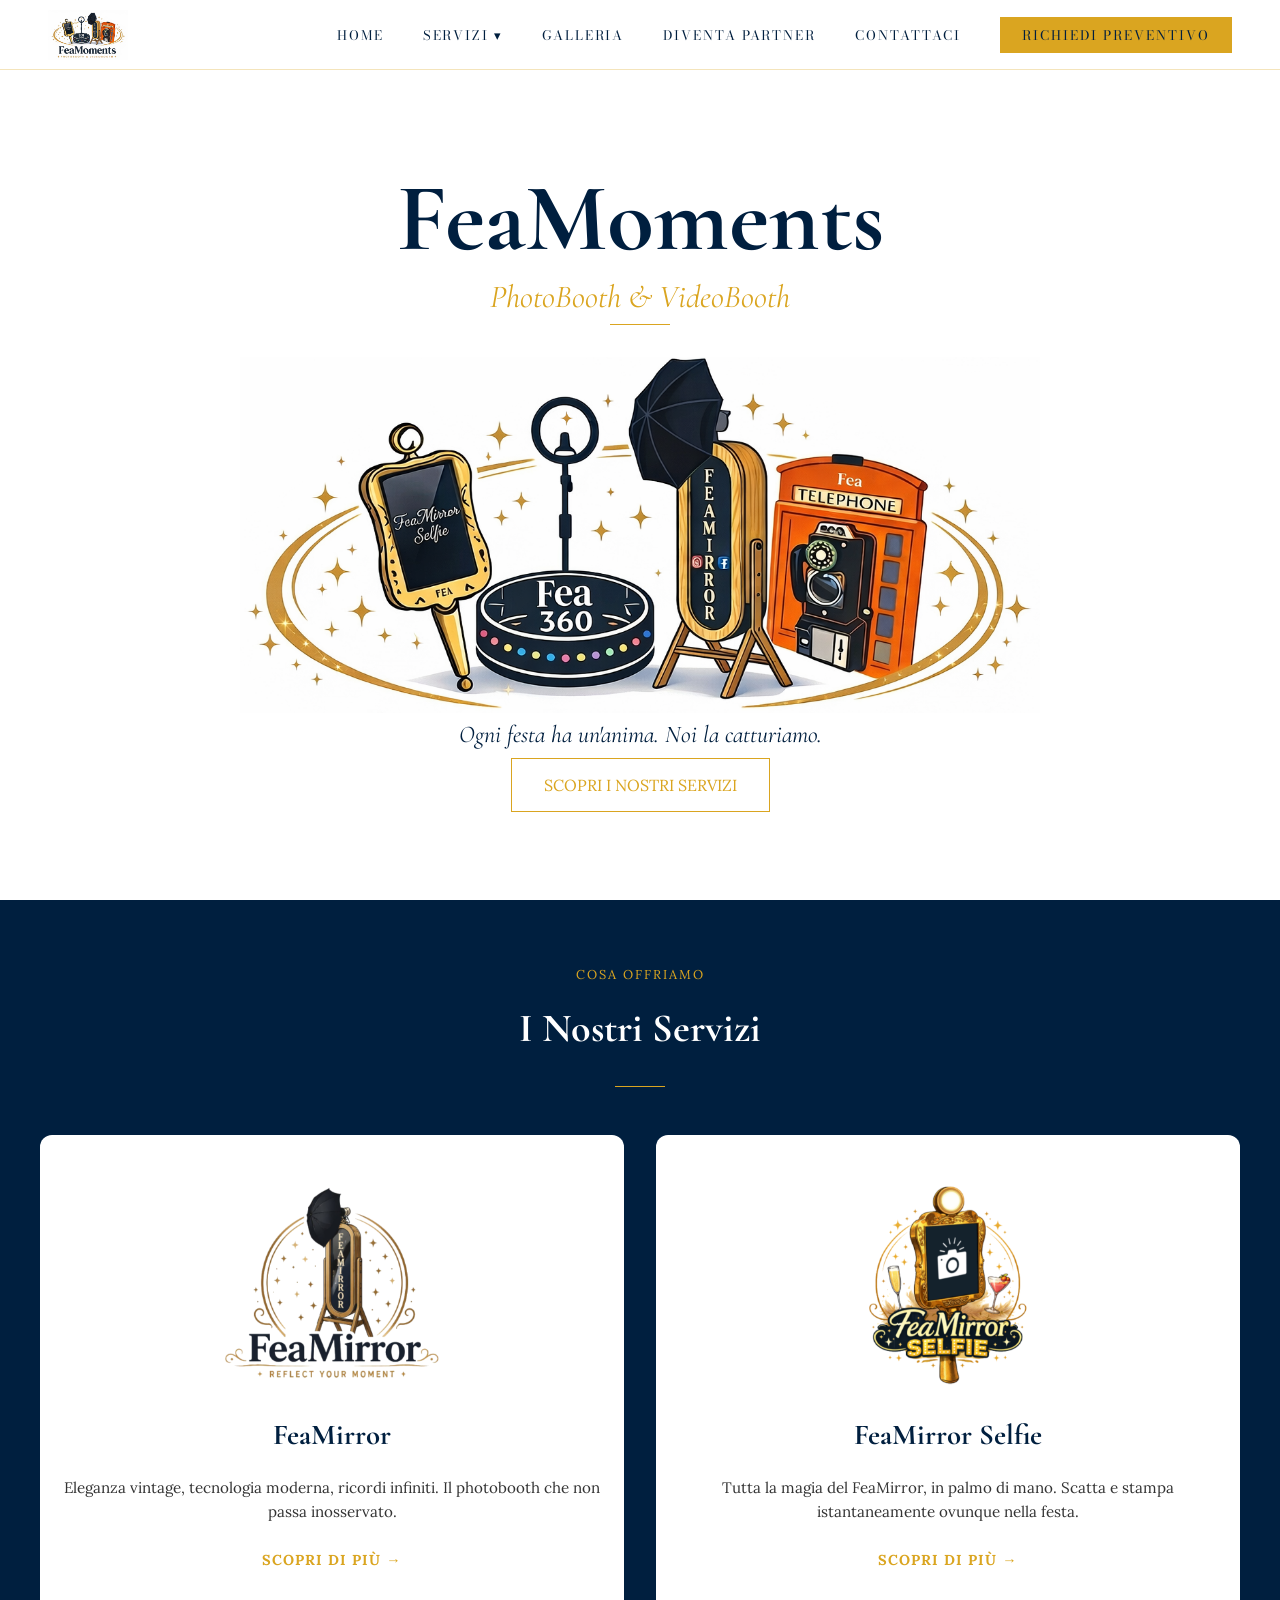
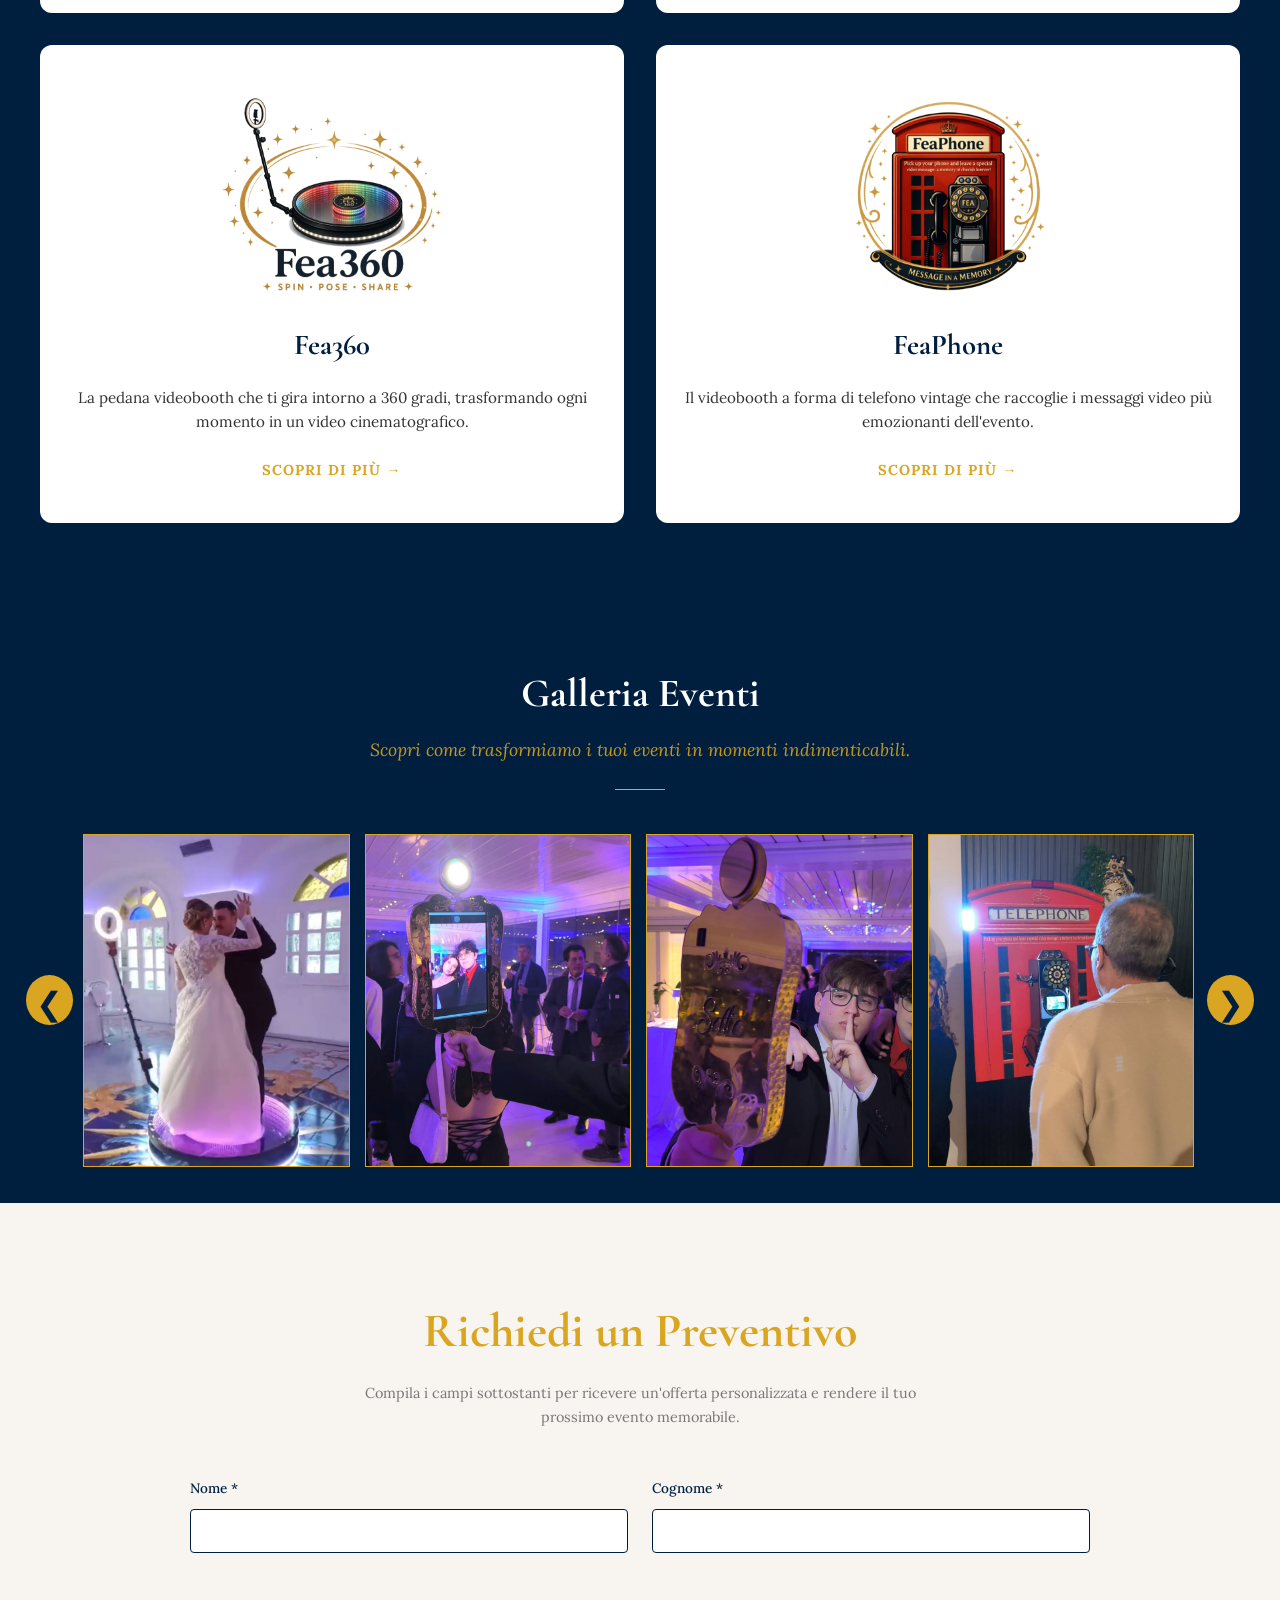
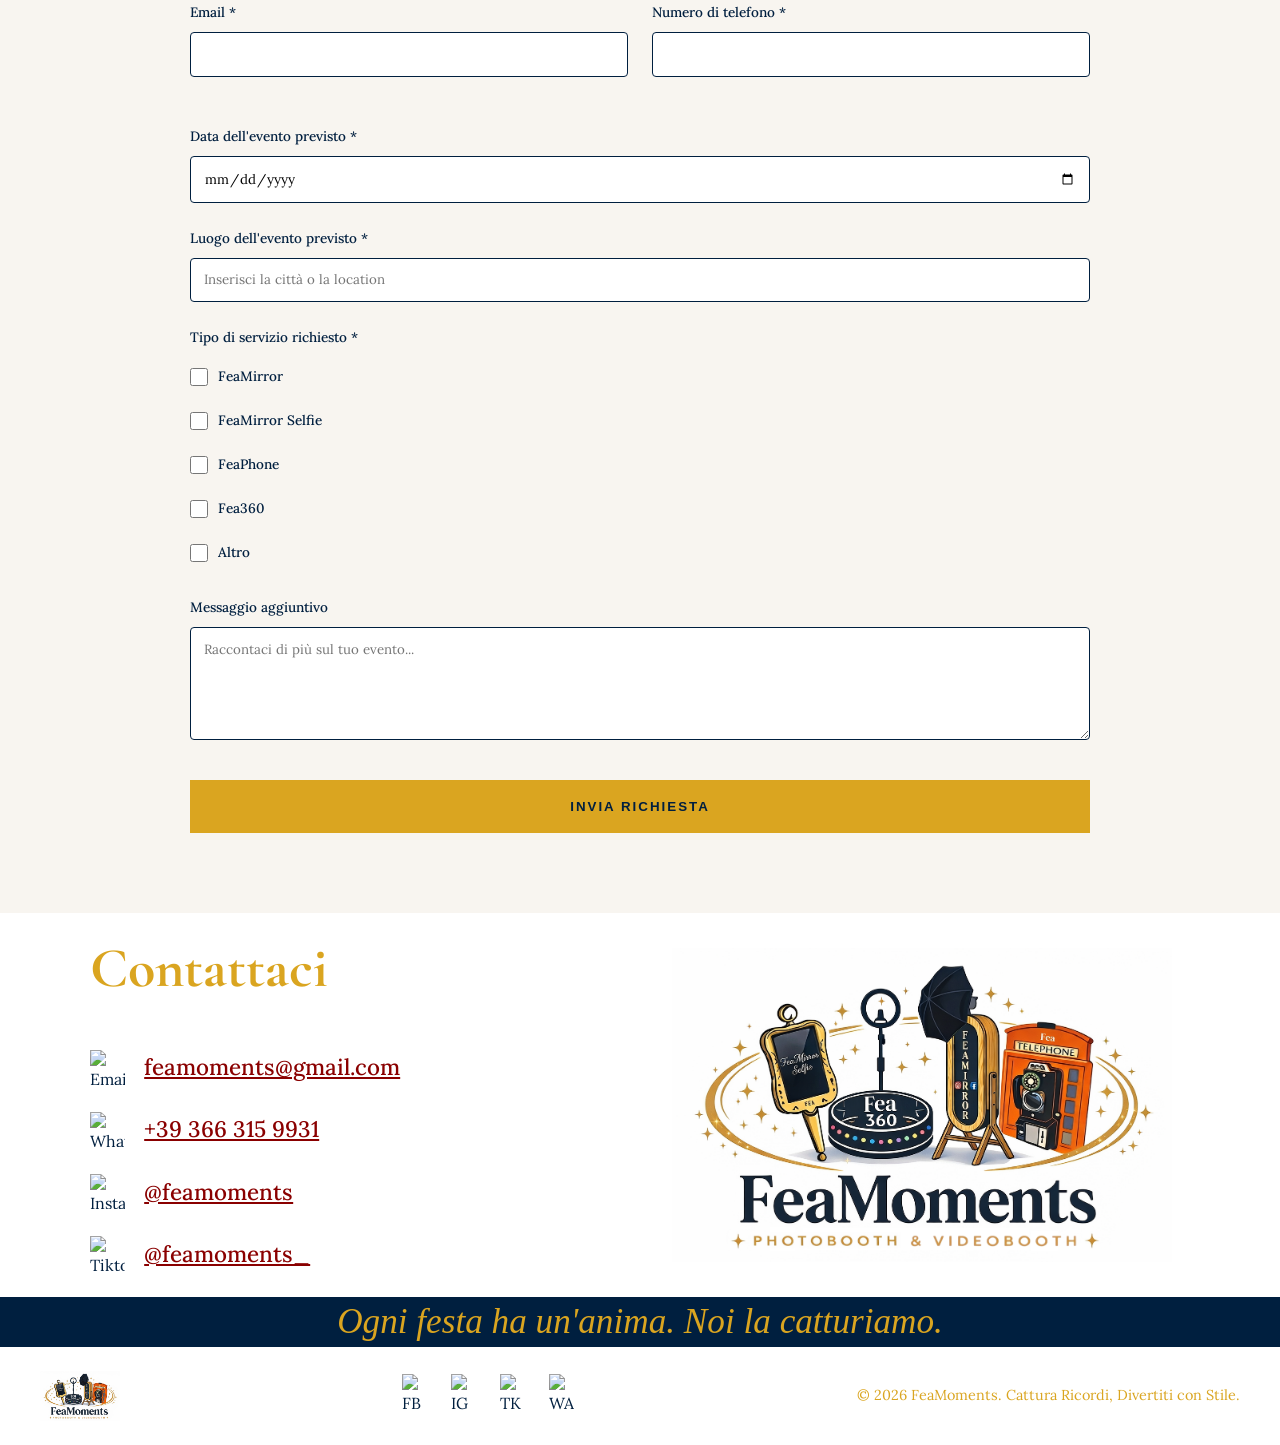
==== index.html @ 3a872e40 "Update index.html" ====
<!DOCTYPE html>
<html lang="it">
<head>
  <meta charset="UTF-8" />
  <meta name="viewport" content="width=device-width, initial-scale=1.0" />
  <title>FeaMoments | PhotoBooth & VideoBooth per Eventi</title>
  <meta name="description" content="FeaMoments - Photobooth e Videobooth per eventi indimenticabili. FeaMirror, FeaPhone, Fea360 e molto altro." />

  <!-- Google Fonts -->
  <link href="https://fonts.googleapis.com/css2?family=Bodoni+Moda:ital,wght@0,400;0,600;0,700;1,400&family=Cormorant+Garamond:ital,wght@0,400;0,600;0,700;1,400;1,600&family=Lora:ital,wght@0,400;0,500;1,400&display=swap" rel="stylesheet" />
  
  <!-- Collegamento al file CSS esterno -->
  <link rel="stylesheet" href="style.css" />
</head>
<body>

<!-- NAVBAR -->
<nav id="navbar">
  <a href="#" class="nav-logo">
    <img src="images/logoFeaMoments.png" alt="FeaMoments Logo">
  </a>
  <button class="nav-toggle" id="navToggle" aria-label="Menu">
    <span></span><span></span><span></span>
  </button>
  <ul class="nav-links" id="navLinks">
    <li><a href="#hero">Home</a></li>
    <li class="dropdown">
      <a href="#servizi">Servizi ▾</a>
      <ul class="dropdown-menu">
        <li><a href="feamirror.html">FeaMirror</a></li>
        <li><a href="feamirrorselfie.html">FeaMirror Selfie</a></li>
        <li><a href="feaphone.html">FeaPhone</a></li>
        <li><a href="fea360.html">Fea360</a></li>
      </ul>
    </li>
    <li><a href="#galleria">Galleria</a></li>
    <li><a href="partner.html">Diventa Partner</a></li>
    <li><a href="#contatti">Contattaci</a></li>
    <li><a href="#preventivo" class="btn-preventivo">Richiedi Preventivo</a></li>
  </ul>
</nav>

<!-- HERO -->
<section id="hero">
  <h1 class="hero-brand">FeaMoments</h1>
  <p class="hero-sub">PhotoBooth &amp; VideoBooth</p>
  <div class="hero-divider"></div>
  <div class="hero-logo-wrap">
  <img src="images/LogoProduct.png" alt="Prodotti FeaMoments" style="width: 800px; height: auto; margin-bottom: 2rem;">  
  </div>
  <p class="hero-tagline">Ogni festa ha un'anima. Noi la catturiamo.</p>
  <div class="hero-cta">
    <a href="#servizi" class="btn-primary">Scopri i Nostri Servizi</a>
  </div>
</section>

<!-- SERVIZI -->
<section id="servizi">
  <div class="centered">
    <p class="section-label">Cosa offriamo</p>
    <h2 class="section-title">I Nostri Servizi</h2>
    <div class="section-divider"></div>
  </div>
  <div class="servizi-grid">
    <article class="servizio-card">
      <div class="card-img-wrap">
        <img src="images/logoFeaMirror.png" alt="FeaMirror Icon">
      </div>
      <h3>FeaMirror</h3>
      <p>Eleganza vintage, tecnologia moderna, ricordi infiniti. Il photobooth che non passa inosservato.</p>
      <a href="feamirror.html" class="btn-card">Scopri di più →</a>
    </article>
    <article class="servizio-card">
      <div class="card-img-wrap">
        <img src="images/logo_FeaMirrorSelfie.png" alt="FeaMirrorSelfie Icon">
      </div>
      <h3>FeaMirror Selfie</h3>
      <p>Tutta la magia del FeaMirror, in palmo di mano. Scatta e stampa istantaneamente ovunque nella festa.</p>
      <a href="feamirrorselfie.html" class="btn-card">Scopri di più →</a>
    </article>
    <article class="servizio-card">
      <div class="card-img-wrap">
        <img src="images/logo_Fea360.png" alt="Fea360 Icon">
      </div>
      <h3>Fea360</h3>
      <p>La pedana videobooth che ti gira intorno a 360 gradi, trasformando ogni momento in un video cinematografico.</p>
      <a href="fea360.html" class="btn-card">Scopri di più →</a>
    </article>
    <article class="servizio-card">
      <div class="card-img-wrap">
        <img src="images/logoFeaPhone.png" alt="FeaPhone Icon">
      </div>
      <h3>FeaPhone</h3>
      <p>Il videobooth a forma di telefono vintage che raccoglie i messaggi video più emozionanti dell'evento.</p>
      <a href="feaphone.html" class="btn-card">Scopri di più →</a>
    </article>
  </div>
</section>

<!-- GALLERIA -->
<section id="galleria">
  <div class="centered">
    <h2 class="section-title">Galleria Eventi</h2>
    <p class="section-subtitle">Scopri come trasformiamo i tuoi eventi in momenti indimenticabili.</p>
    <div class="section-divider"></div>
  </div>

  <div class="gallery-container">
    <button class="nav-btn prev" id="prevBtn">❮</button>
    
    <div class="gallery-wrapper" id="galleryWrapper">
   <div class="gallery-item"><img src="images/events/evento1.jpg" alt="Evento 1" onclick="openLightbox(this.src)"></div>
<div class="gallery-item"><img src="images/events/evento2.jpg" alt="Evento 2" onclick="openLightbox(this.src)"></div>
<div class="gallery-item"><img src="images/events/evento3.jpg" alt="Evento 3" onclick="openLightbox(this.src)"></div>
<div class="gallery-item"><img src="images/events/evento4.jpg" alt="Evento 4" onclick="openLightbox(this.src)"></div>
<div class="gallery-item"><img src="images/events/evento5.jpg" alt="Evento 5" onclick="openLightbox(this.src)"></div>
<div class="gallery-item"><img src="images/events/evento6.jpg" alt="Evento 6" onclick="openLightbox(this.src)"></div>
<div class="gallery-item"><img src="images/events/evento7.jpg" alt="Evento 7" onclick="openLightbox(this.src)"></div>
<div class="gallery-item"><img src="images/events/evento8.jpg" alt="Evento 8" onclick="openLightbox(this.src)"></div>
<div class="gallery-item"><img src="images/events/evento9.jpg" alt="Evento 9" onclick="openLightbox(this.src)"></div>
<div class="gallery-item"><img src="images/events/evento10.jpg" alt="Evento 10" onclick="openLightbox(this.src)"></div>
<div class="gallery-item"><img src="images/events/evento11.jpg" alt="Evento 11" onclick="openLightbox(this.src)"></div>
<div class="gallery-item"><img src="images/events/evento12.jpg" alt="Evento 12" onclick="openLightbox(this.src)"></div>
      </div>
    <button class="nav-btn next" id="nextBtn">❯</button>
  </div>
</section>

<div id="lightbox" class="lightbox">
  <span class="close-lightbox" onclick="closeLightbox()">&times;</span>
  
  <div class="lightbox-viewer">
    <button class="lightbox-arrow prev" onclick="changeLightboxImg(-1)">❮</button>
    
    <div class="lightbox-content-wrapper">
      <img class="lightbox-content" id="lightboxImg">
    </div>
    
    <button class="lightbox-arrow next" onclick="changeLightboxImg(1)">❯</button>
  </div>
</div>

<!-- Preventivo -->
<section id="preventivo">
  <div class="preventivo-inner">
    <div class="centered">
      <h2 class="section-title">Richiedi un Preventivo</h2>
      <p class="form-subtitle">Compila i campi sottostanti per ricevere un'offerta personalizzata e rendere il tuo prossimo evento memorabile.</p>
    </div>

    <form id="preventivoForm" action="https://formspree.io/f/xpqkoebz" method="POST">
  <div class="form-row">
    <div class="form-group"><label>Nome *</label><input type="text" name="nome" required></div>
    <div class="form-group"><label>Cognome *</label><input type="text" name="cognome" required></div>
  </div>

  <div class="form-row">
    <div class="form-group"><label>Email *</label><input type="email" name="email" required></div>
    <div class="form-group"><label>Numero di telefono *</label><input type="tel" id="telefono_input" name="telefono" required></div>
  </div>

  <div class="form-group">
    <label>Data dell'evento previsto *</label>
    <input type="date" id="data_input" name="data_evento" required>
  </div>

  <div class="form-group">
    <label>Luogo dell'evento previsto *</label>
    <input type="text" name="luogo" placeholder="Inserisci la città o la location" required>
  </div>

  <div class="form-group">
    <label>Tipo di servizio richiesto *</label>
    <div class="checkbox-group">
      <label class="checkbox-label"><input type="checkbox" name="servizio" value="FeaMirror"> FeaMirror</label>
      <label class="checkbox-label"><input type="checkbox" name="servizio" value="FeaMirror Selfie"> FeaMirror Selfie</label>
      <label class="checkbox-label"><input type="checkbox" name="servizio" value="FeaPhone"> FeaPhone</label>
      <label class="checkbox-label"><input type="checkbox" name="servizio" value="Fea360"> Fea360</label>
      <label class="checkbox-label"><input type="checkbox" name="servizio" value="Altro"> Altro</label>
    </div>
  </div>

  <div class="form-group">
    <label>Messaggio aggiuntivo</label>
    <textarea name="messaggio" rows="5" placeholder="Raccontaci di più sul tuo evento..."></textarea>
  </div>

  <input type="hidden" id="email_subject" name="_subject" value="Richiesta Preventivo">

  <button type="submit" class="btn-submit">Invia richiesta</button>
</form>
  </div>
</section>

<section id="contatti">
  <div class="contatti-layout">
    
    <div class="contact-info">
      <h2 class="section-title">Contattaci</h2>
      
      <div class="contact-info-item">
        <img src="https://cdn-icons-png.flaticon.com/512/732/732200.png" alt="Email" class="contact-icon">
        <a href="mailto:feamoments@gmail.com">feamoments@gmail.com</a>
      </div>
      
      <div class="contact-info-item">
        <img src="https://cdn-icons-png.flaticon.com/512/733/733585.png" alt="WhatsApp" class="contact-icon">
        <a href="https://wa.me/393663159931" target="_blank">+39 366 315 9931</a>
      </div>
      
      <div class="contact-info-item">
        <img src="https://cdn-icons-png.flaticon.com/512/174/174855.png" alt="Instagram" class="contact-icon">
        <a href="https://instagram.com/feamoments" target="_blank">@feamoments</a>
      </div>

      <div class="contact-info-item">
        <img src="https://cdn-icons-png.flaticon.com/512/3046/3046121.png" alt="Tiktok" class="contact-icon">
        <a href="https://www.tiktok.com/@feamoments_">@feamoments_</a>
      </div>
    </div>

    <div class="contact-logo-area">
      <img src="images/logoFeaMoments.png" alt="FeaMoments Logo" class="contact-big-logo">
    </div>

  </div>
</section>


<footer class="main-footer">
  <div class="footer-clouds">
    <div class="clouds-text">
      <p>Ogni festa ha un'anima. Noi la catturiamo.</p>
    </div>
  </div>


  <div class="footer-bottom">
    <div class="footer-bottom-inner">
      <div class="footer-brand">
        <img src="images/logoFeaMoments.png" alt="FeaMoments" class="mini-logo">
      </div>
      
      <div class="footer-socials">
        <a href="#"><img src="https://cdn-icons-png.flaticon.com/512/733/733547.png" alt="FB"></a>
        <a href="https://instagram.com/feamoments"><img src="https://cdn-icons-png.flaticon.com/512/174/174855.png" alt="IG"></a>
        <a href="https://www.tiktok.com/@feamoments_"><img src="https://cdn-icons-png.flaticon.com/512/3046/3046121.png" alt="TK"></a>
        <a href="https://wa.me/393663159931"><img src="https://cdn-icons-png.flaticon.com/512/733/733585.png" alt="WA"></a>
      </div>

      <div class="footer-copy">
        <p>© 2026 FeaMoments. Cattura Ricordi, Divertiti con Stile.</p>
      </div>
    </div>
  </div>
</footer>

<!-- Collegamento al file JS esterno -->
<script src="script.js"></script>
</body>
</html>
---- style.css ----
/* ─── 1. CONFIGURAZIONE E VARIABILI ─── */
:root {
  --navy:   #001F3F;
  --gold:   #DAA520;
  --white:  #FFFFFF;
  --wine:   #800020;
  --light:  #F8F5F0;
  --font-menu:  'Bodoni Moda', Georgia, serif;
  --font-title: 'Cormorant Garamond', Georgia, serif;
  --font-body:  'Lora', Georgia, serif;
  --transition: 0.35s ease;
}

/* ─── 2. RESET E BASI ─── */
*, *::before, *::after { box-sizing: border-box; margin: 0; padding: 0; }
html { scroll-behavior: smooth; }
body {
  font-family: var(--font-body);
  background: var(--white);
  color: var(--navy);
  line-height: 1.7;
  overflow-x: hidden;
}
img { max-width: 100%; display: block; }
a { text-decoration: none; color: inherit; }
ul { list-style: none; }

/* ─── NAVBAR ─── */
#navbar {
  position: fixed;
  top: 0; left: 0; right: 0;
  z-index: 1000;
  background: rgba(255, 255, 255, 0.97);
  backdrop-filter: blur(6px);
  padding: 0 3rem;
  display: flex;
  align-items: center;
  justify-content: space-between;
  height: 70px;
  border-bottom: 1px solid rgba(218, 165, 32, 0.3);
}
.nav-logo {
  display: flex;
  align-items: center;
  height: 100%; /* Si adatta all'altezza della navbar */
}
.nav-logo img {
  height: 50px;    /* Regola questo valore per rimpicciolire o ingrandire il logo */
  width: auto;     /* Mantiene le proporzioni originali */
  display: block;
}
/*.nav-logo span { color: var(--navy); }*/
.nav-links { display: flex; gap: 2.4rem; align-items: center; }
.nav-links a {
  font-family: var(--font-menu);
  font-size: 0.82rem;
  letter-spacing: 0.15em;
  text-transform: uppercase;
  color: var(--navy);
  position: relative;
  transition: color var(--transition);
}
.nav-links a:hover { color: var(--gold); }

/* Dropdown */
.dropdown { position: relative; }
.dropdown-menu {
  display: none;
  position: absolute;
  top: 100%;
  left: 50%;
  transform: translateX(-50%);
  background: var(--white);
  border: 1px solid rgba(218,165,32,0.3);
  min-width: 180px;
  padding: 0.6rem 0;
}
.dropdown:hover .dropdown-menu { display: block; }
.dropdown-menu a { padding: 0.5rem 1rem; display: block; font-size: 0.75rem; }

.btn-preventivo {
  background: var(--gold);
  color: var(--navy) !important;
  padding: 0.5rem 1.4rem;
  font-size: 0.78rem;
}

/* ─── HERO ─── */
#hero {
  min-height: 100vh;
  background: var(--white);
  display: flex;
  flex-direction: column;
  align-items: center;
  justify-content: center;
  text-align: center;
  padding: 100px 2rem 4rem;
  color: var(--navy);
}
.hero-brand { font-family: var(--font-title); font-size: clamp(5rem, 8vw, 6rem);margin-bottom: 0; }
.hero-sub { color: var(--gold); font-family: var(--font-title); font-size: 2rem; font-style: italic; margin-top: -30px;}
.hero-divider { width: 60px; height: 1px; background: var(--gold); margin: 2rem 0; margin-top: 0px}
.hero-tagline {color: var(--navy); font-family: var(--font-title); font-size: 1.5rem; font-style: italic;margin-top: -30px; margin-bottom: 1rem;}

.btn-primary { border: 1px solid var(--gold); color: var(--gold); padding: 1rem 2rem; text-transform: uppercase; }
.btn-primary:hover { background: var(--gold); color: var(--navy); }

/* ─── SEZIONI ─── */
section { padding: 4rem 2rem; }
.centered { text-align: center; }
.section-label { color: var(--gold); text-transform: uppercase; font-size: 0.8rem; letter-spacing: 2px; }
.section-title { font-family: var(--font-title); font-size: 2.5rem; margin-top: 0.5rem; }
.section-divider { width: 50px; height: 1px; background: var(--gold); margin: 1.5rem auto; }

/* ─── CARDS SERVIZI ─── */
#servizi {
  background-color: var(--navy); /* Sfondo blu scuro */
  color: var(--white);           /* Testo generale chiaro */
}

/* Assicuriamoci che il titolo della sezione sia visibile sul blu */
#servizi .section-title {
  color: var(--white);
}

/* ─── CARDS SERVIZI (VERSIONE DEFINITIVA CON TESTI SCURI) ─── */
.servizi-grid {
  display: grid;
  grid-template-columns: repeat(auto-fit, minmax(380px, 1fr));
  gap: 2rem;
  max-width: 1200px;
  margin: 3rem auto;
}

.servizio-card { 
  background-color: var(--white); /* Sfondo card bianco */
  padding: 2.5rem 1.5rem; 
  text-align: center; 
  transition: 0.3s ease; 
  border-radius: 12px;
  display: flex;
  flex-direction: column;
  align-items: center;
  border: none !important; /* Rimuove bordi residui */
}

.servizio-card:hover { 
  transform: translateY(-10px); 
  box-shadow: 0 15px 40px rgba(0,0,0,0.3); 
}

/* Forza il colore Navy per i titoli delle card */
.servizio-card h3 {
  color: var(--navy) !important;
  font-family: var(--font-title);
  font-size: 1.8rem;
  margin-bottom: 1rem;
}

/* Forza un grigio scuro per le descrizioni delle card */
.servizio-card p {
  color: #333333 !important; 
  font-size: 0.95rem;
  line-height: 1.6;
  margin-bottom: 1.5rem;
}

/* CONTENITORE IMMAGINE GRANDE */
.card-img-wrap { 
  width: 100%;
  height: 220px; /* Aumentato per dare ancora più spazio ai loghi */
  margin-bottom: 1rem;
  display: flex; 
  align-items: center; 
  justify-content: center;
  background: transparent !important;
}

.card-img-wrap img {
  max-width: 95%;    
  max-height: 200px; 
  width: auto;
  height: auto;
  object-fit: contain;
}

/* BOTTONE */
.btn-card {
  color: var(--gold) !important;
  text-decoration: none;
  font-weight: bold;
  font-size: 0.9rem;
  text-transform: uppercase;
  letter-spacing: 1px;
}

/* Effetto zoom sul logo quando passi il mouse sulla card */
.servizio-card:hover .card-img-wrap img {
  transform: scale(1.1);
}

/* ─── GALLERIA SLIDER ─── */
/* Colore dei titoli nella sezione Galleria */
#galleria .section-title {
    color: var(--white) !important;
}


#galleria .section-divider {
    background: var(--gold); /* Assicuriamoci che anche la linea sia visibile */
}
#galleria .section-subtitle {
    color: var(--gold);
    font-size: 1.1rem;
    margin-top: 0.5rem;
    font-style: italic; 
    opacity: 0.9;       
    max-width: 600px;
    margin-left: auto;
    margin-right: auto;
}
#galleria { 
    background-color: var(--navy); 
    padding: 1rem 1rem; 
}

.gallery-container {
  position: relative;
  max-width: 1300px;
  margin: 0 auto;
  display: flex;
  align-items: center;
}

.gallery-wrapper {
  display: flex;
  overflow-x: hidden; /* Nasconde la barra di scorrimento */
  scroll-behavior: smooth;
  gap: 15px;
  padding: 20px 0;
  /* Supporto per scorrimento magnetico */
  scroll-snap-type: x mandatory; 
}

.gallery-item {
  flex: 0 0 calc(25% - 12px); /* 4 foto su desktop */
  aspect-ratio: 4/5;
  cursor: pointer;
  overflow: hidden;
  border: 1px solid var(--gold);
  scroll-snap-align: start;
}

.gallery-item img {
  width: 100%;
  height: 100%;
  object-fit: cover;
  transition: transform 0.3s;
}

.gallery-item:hover img {
  transform: scale(1.05);
}

/* Frecce di navigazione Carousel */
.nav-btn {
  background: var(--gold);
  color: var(--navy);
  border: none;
  font-size: 2rem;
  padding: 10px;
  cursor: pointer;
  z-index: 10;
  border-radius: 50%;
  width: 50px;
  height: 50px;
  margin: 0 10px;
  transition: 0.3s;
}

.nav-btn:hover {
    transform: scale(1.1);
    background: white;
}

/* ─── NUOVO LIGHTBOX MODERNO ─── */
.lightbox {
  display: none; 
  position: fixed;
  z-index: 2000;
  top: 0; left: 0;
  width: 100%; height: 100%;
  background: rgba(0, 0, 0, 0.95); 
  align-items: center;
  justify-content: center;
  backdrop-filter: blur(5px); 
}

.lightbox-viewer {
  display: flex;
  align-items: center;
  justify-content: center;
  width: 100%;
  height: 80%;
  position: relative;
}

.lightbox-content-wrapper {
  position: relative;
  max-width: 60%; 
  max-height: 100%;
  display: flex;
  align-items: center;
  justify-content: center;
  z-index: 10;
}

.lightbox-content {
  width: 100%;
  height: auto;
  max-height: 80vh;
  object-fit: contain;
  border: 2px solid var(--gold);
  box-shadow: 0 0 30px rgba(218, 165, 32, 0.3);
}

.lightbox-arrow {
  background: none;
  border: none;
  color: var(--gold);
  font-size: 3.5rem; 
  cursor: pointer;
  opacity: 0.7;
  transition: all 0.3s ease;
  z-index: 20;
  padding: 20px;
}

.lightbox-arrow:hover { opacity: 1; transform: scale(1.1); }
.lightbox-arrow.prev { position: absolute; left: 2%; }
.lightbox-arrow.next { position: absolute; right: 2%; }

.close-lightbox {
  position: absolute;
  top: 30px; right: 40px;
  color: white;
  font-size: 50px;
  cursor: pointer;
  opacity: 0.6;
  z-index: 30;
}

/* ── EFFECTO FOTO PRECEDENTE/SUCCESSIVA ── */
.lightbox-content-wrapper::before,
.lightbox-content-wrapper::after {
  content: '';
  position: absolute;
  top: 50%;
  transform: translateY(-50%);
  width: 30%; 
  height: 70%;
  background-size: cover;
  background-position: center;
  filter: blur(8px) grayscale(100%); 
  opacity: 0.2; 
  z-index: -1; 
  transition: 0.5s;
}

/* Queste righe leggono le immagini dal JS */
.lightbox-content-wrapper::before {
  left: -40%; 
  background-image: var(--prev-img); 
}

.lightbox-content-wrapper::after {
  right: -40%; 
  background-image: var(--next-img); 
}

/* Adattamento Mobile */
@media (max-width: 768px) {
  .gallery-item { flex: 0 0 calc(80% - 10px); } /* Foto più grandi su mobile */
  .lightbox-content-wrapper { max-width: 90%; }
  .lightbox-arrow { font-size: 2.5rem; }
  .lightbox-content-wrapper::before,
  .lightbox-content-wrapper::after { display: none; }
}

/* ─── FORM PREVENTIVO ─── */
#preventivo { 
  background: var(--light); 
  padding: 5rem 2rem; 
}

.preventivo-inner { 
  max-width: 900px; /* Un po' più largo per somigliare allo screenshot */
  margin: 0 auto; 
}

/* Titolo e sottotitolo */
#preventivo .section-title {
  color: var(--gold);
  text-align: center;
  font-size: 3rem;
  margin-bottom: 0.5rem;
}

.form-subtitle {
  text-align: center;
  color: #777;
  font-size: 0.9rem;
  margin-bottom: 3rem;
  max-width: 600px;
  margin-left: auto;
  margin-right: auto;
}

/* Griglia del form */
.form-row { 
  display: grid; 
  grid-template-columns: 1fr 1fr; 
  gap: 1.5rem; 
  margin-bottom: 1.5rem; 
}

/* Mobile: una colonna sola */
@media (max-width: 600px) {
  .form-row { grid-template-columns: 1fr; }
}

.form-group { 
  display: flex; 
  flex-direction: column; 
  margin-bottom: 1.5rem; 
}

/* Etichette (Labels) */
.form-group label {
  font-size: 0.85rem;
  color: var(--navy);
  margin-bottom: 0.5rem;
  font-weight: 500;
}

/* Input e Textarea */
.form-group input, 
.form-group textarea { 
  padding: 0.8rem; 
  border: 1px solid var(--navy); /* Bordi sottili color navy */
  background: white;
  font-family: var(--font-body);
  border-radius: 4px;
  outline: none;
  transition: border-color 0.3s;
}

.form-group input:focus {
  border-color: var(--gold); /* Cambia colore quando clicchi */
}

/* Checkbox Style */
.checkbox-group {
  display: flex;
  flex-direction: column; /* Come nello screenshot, uno sotto l'altro */
  gap: 0.8rem;
  margin-top: 0.5rem;
}

.checkbox-label {
  display: flex;
  align-items: center;
  gap: 10px;
  font-size: 0.9rem;
  color: var(--navy);
  cursor: pointer;
}

.checkbox-label input {
  width: 18px;
  height: 18px;
  cursor: pointer;
}

/* Bottone Invio */
.btn-submit { 
  width: 100%;
  background: var(--gold); /* Colore oro come nello screenshot */
  color: var(--navy); 
  padding: 1.2rem; 
  border: none; 
  cursor: pointer; 
  text-transform: uppercase; 
  letter-spacing: 2px;
  font-weight: bold;
  margin-top: 1rem;
  transition: 0.3s;
}

.btn-submit:hover {
  filter: brightness(1.1);
}


/* ─── CONTATTI ─── */
#contatti { 
  background: white; 
  padding: 0rem 0rem;
}

#contatti .section-title {
    color: var(--gold) !important; /* Forza il colore Navy */
    text-align: left;              /* Mantiene l'allineamento a sinistra come nello screenshot */
    font-size: 3.5rem;             /* Opzionale: per renderlo grande come in foto */
    margin-bottom: 2rem;
}

.contatti-layout { 
  display: grid; 
  grid-template-columns: 1fr 1fr; 
  max-width: 1100px; 
  margin: 0 auto; 
  gap: 4rem; 
  align-items: center;
}

.contact-info-item { 
  margin-bottom: 1.5rem; 
  display: flex; 
  align-items: center; 
  gap: 1.2rem; 
}

.contact-info-item a {
  font-size: 1.4rem;
  color: #8a0000; /* Rosso scuro come nello screenshot */
  text-decoration: underline;
  font-weight: 500;
}

.contact-icon {
  width: 35px;
  height: 35px;
  object-fit: contain;
}

.contact-big-logo {
  width: 100%;
  max-width: 500px;
  height: auto;
}

/* ─── FOOTER ─── */
.main-footer {
  background: white;
}

/* Fascia Blu con Nuvole */
.footer-clouds {
  background-color: var(--navy);
  background-size: cover;
  background-position: center;
  height: 50px;
  display: flex;
  align-items: center;
  justify-content: center;
  position: relative;
}

.clouds-text p {
  color: var(--gold);
  font-family: 'Playfair Display', serif; /* O un font corsivo elegante */
  font-size: 2.2rem;
  font-style: italic;
  text-align: center;
}

/* Logo Centrale */
.footer-logo-row {
  padding: 3rem 0;
  text-align: center;
  border-bottom: 1px solid #eee;
}

.footer-logo-img {
  max-width: 400px;
}

/* Barra Bottom Copyright */
.footer-bottom {
  padding: 1.5rem 2rem;
}

.footer-bottom-inner {
  max-width: 1200px;
  margin: 0 auto;
  display: flex;
  justify-content: space-between;
  align-items: center;
}

.mini-logo {
  height: 50px;
}

.footer-socials {
  display: flex;
  gap: 1.5rem;
}

.footer-socials img {
  width: 25px;
  transition: 0.3s;
}

.footer-socials img:hover {
  transform: scale(1.2);
}

.footer-copy p {
  color: var(--gold);
  font-size: 0.9rem;
}

/* Responsive Mobile */
@media (max-width: 768px) {
  .contatti-layout { grid-template-columns: 1fr; text-align: center; }
  .contact-info-item { justify-content: center; }
  .footer-bottom-inner { flex-direction: column; gap: 1.5rem; text-align: center; }
  .clouds-text p { font-size: 1.5rem; }
}

/* ─── MOBILE ─── */
.nav-toggle { display: none; flex-direction: column; gap: 5px; cursor: pointer; background: none; border: none; }
.nav-toggle span { width: 25px; height: 2px; background: navy; }

@media (max-width: 768px) {
  #navbar { padding: 0 1.5rem; }
  .nav-links { display: none; position: absolute; top: 70px; left: 0; width: 100%; background: var(--white); flex-direction: column; padding: 2rem; border-bottom: 1px solid var(--gold); }
  .nav-links.open { display: flex; }
  .nav-toggle { display: flex; }
  .form-row { grid-template-columns: 1fr; }
  .contatti-layout { grid-template-columns: 1fr; }
}

/* Animations */
@keyframes fadeUp {
  from { opacity: 0; transform: translateY(20px); }
  to { opacity: 1; transform: translateY(0); }
}
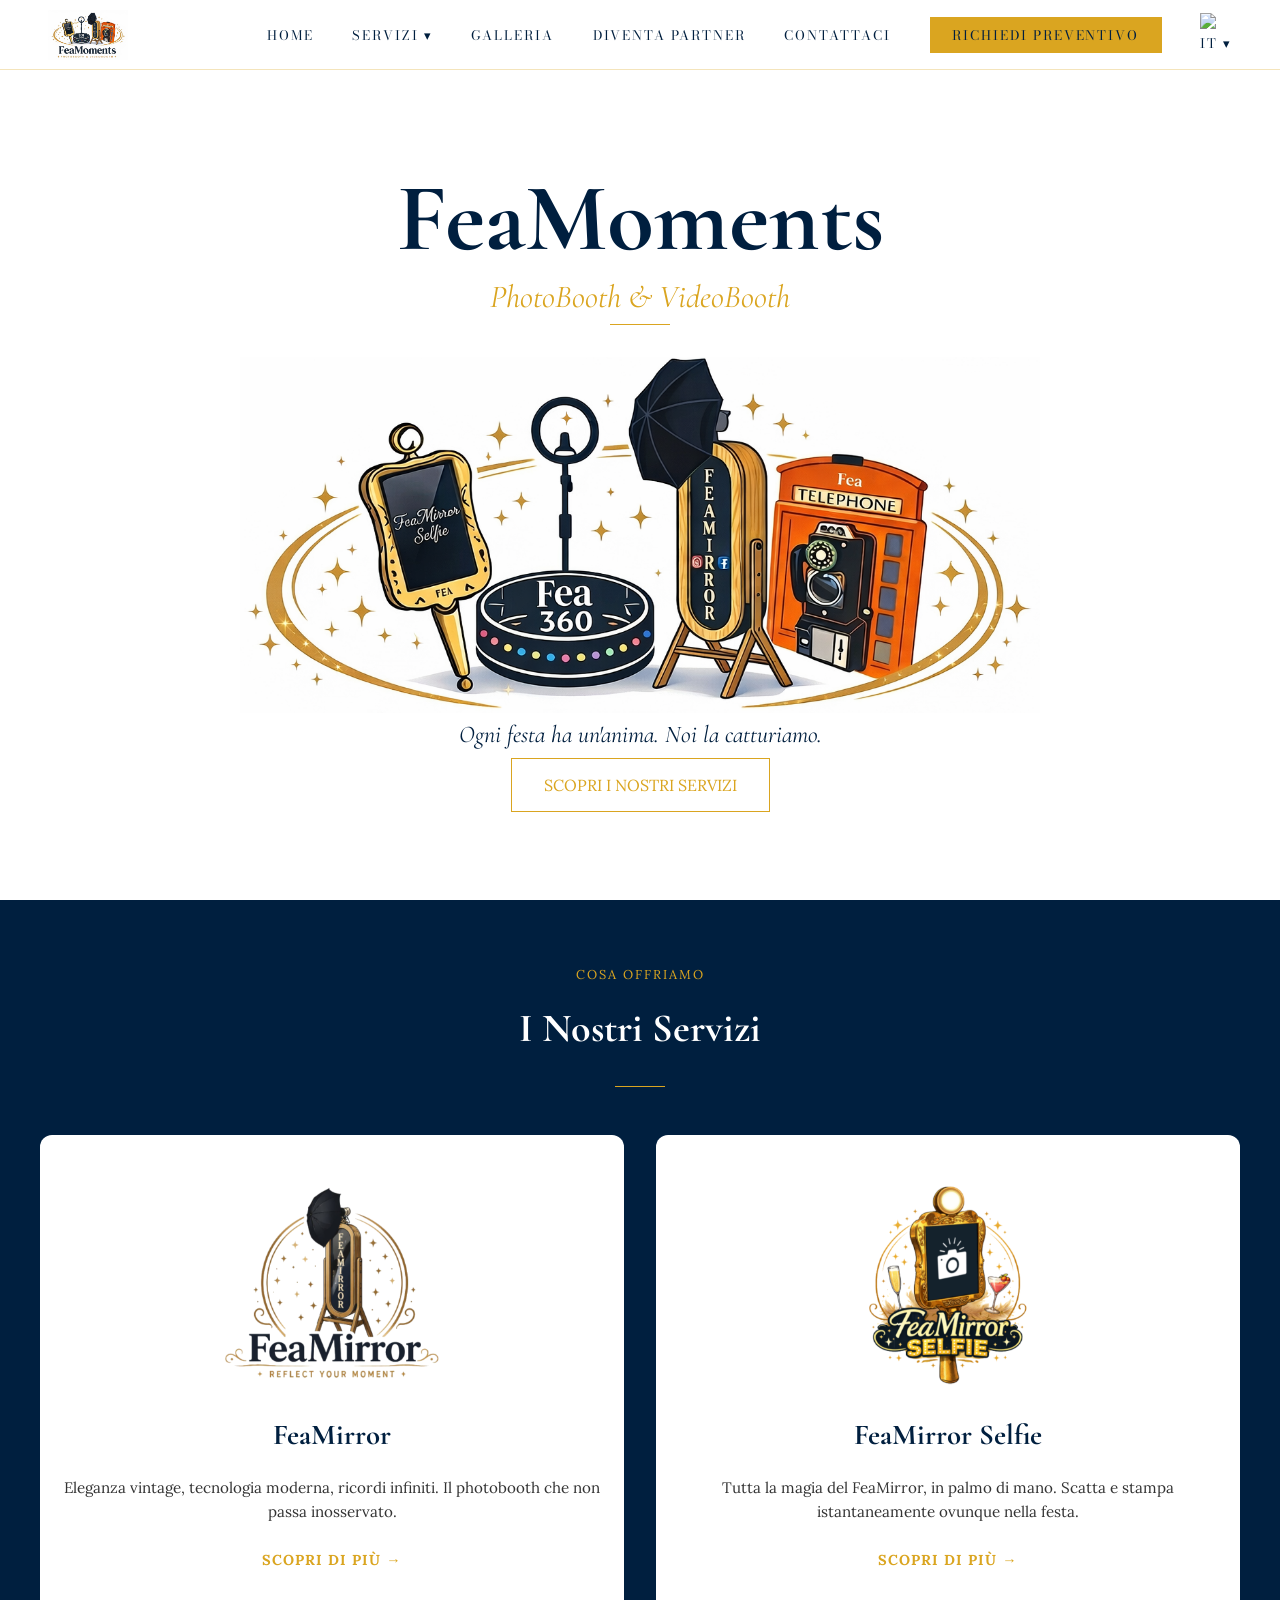
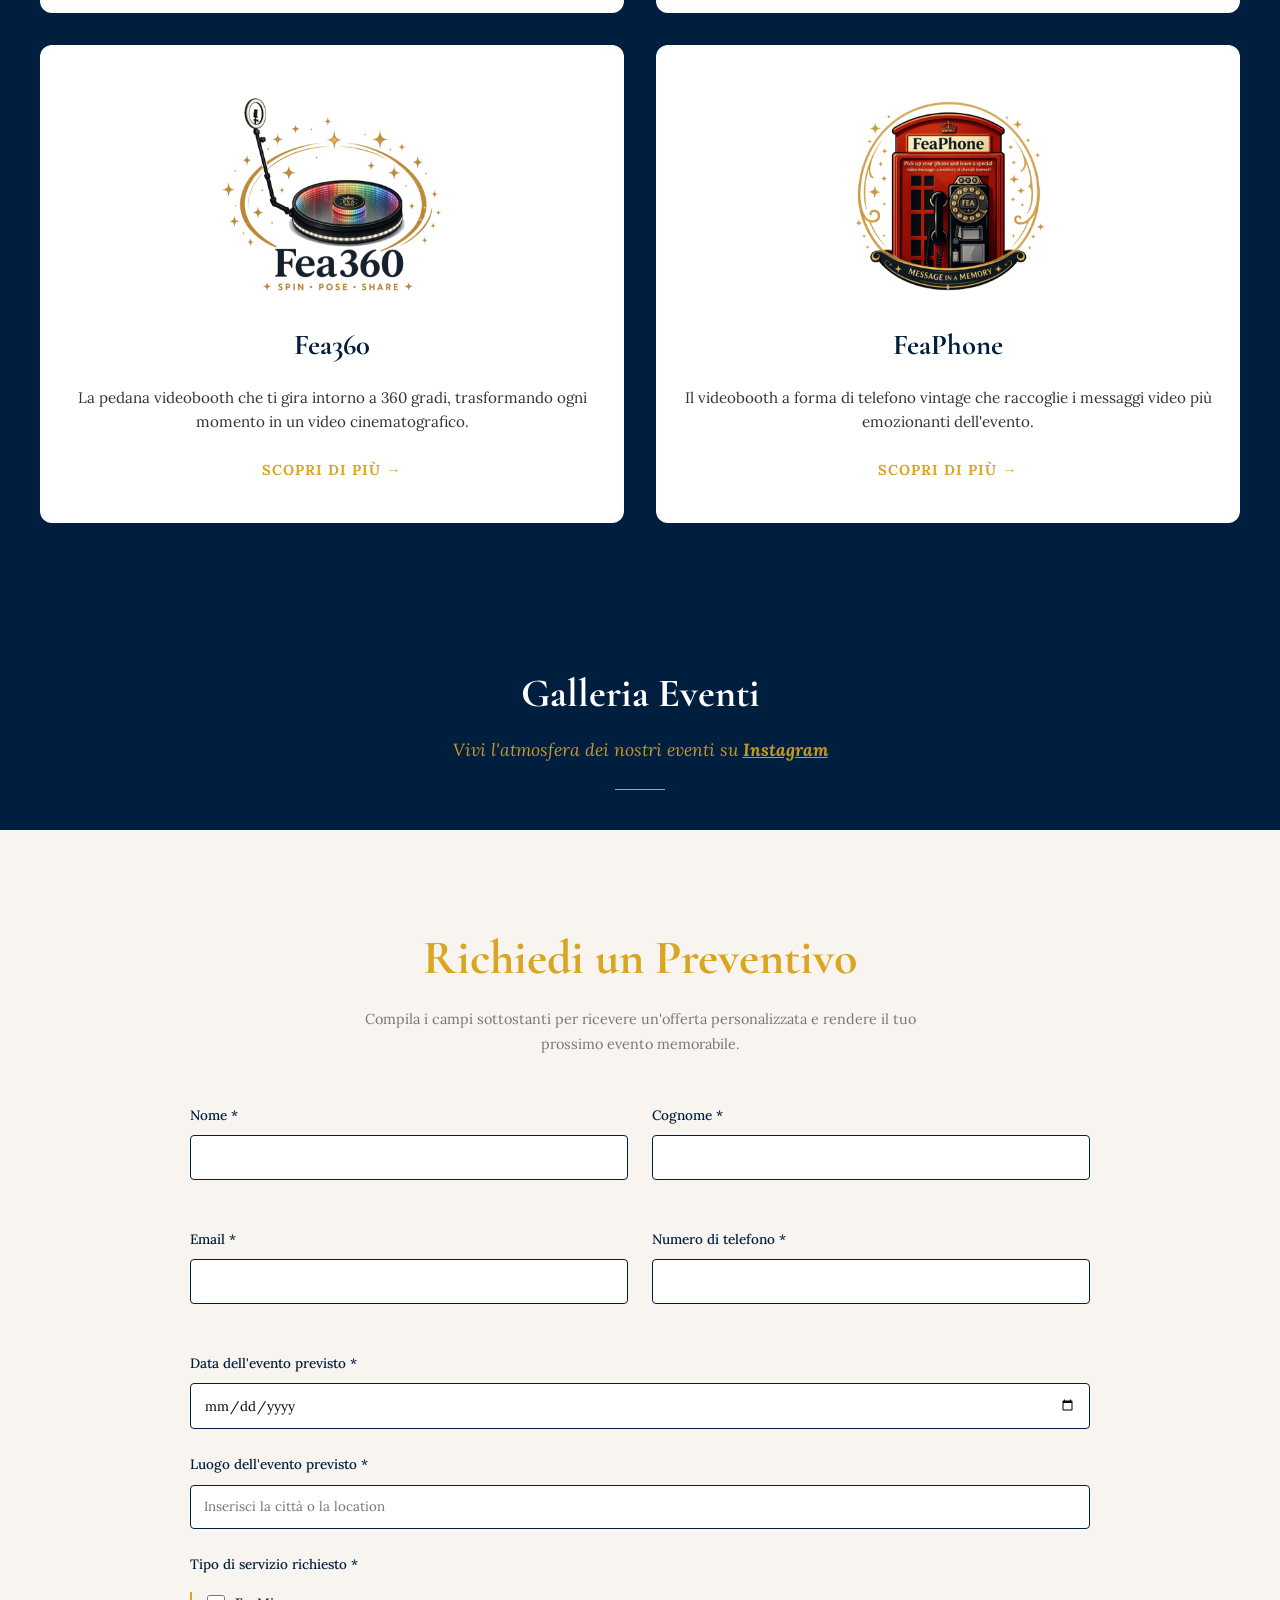
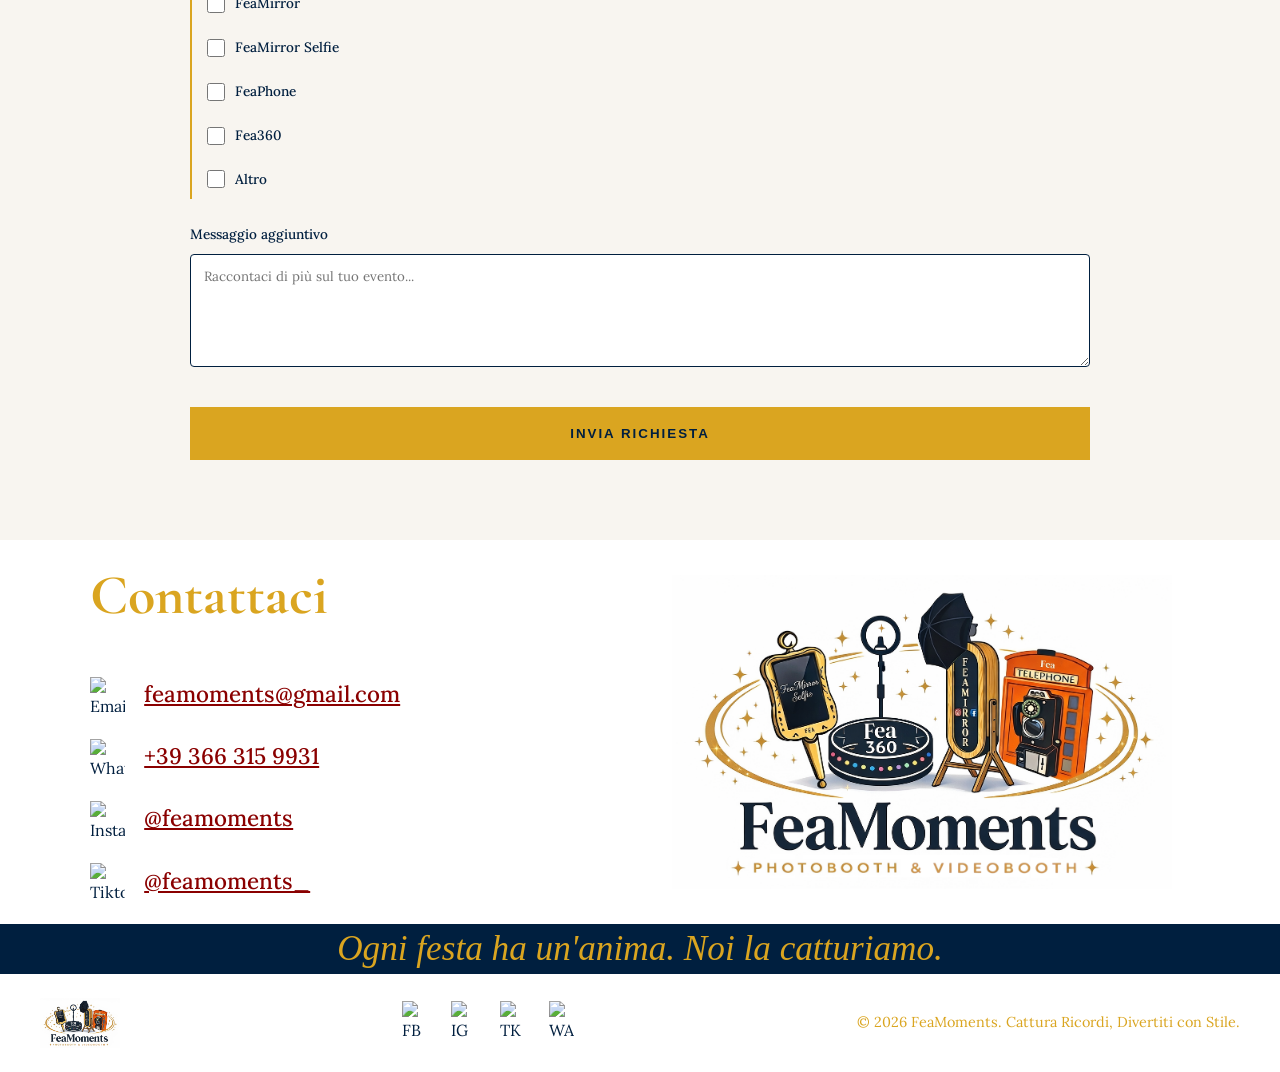
==== commit 276a759a: "Add files via upload" ====
--- a/index.html
+++ b/index.html
@@ -3,7 +3,7 @@
 <head>
   <meta charset="UTF-8" />
   <meta name="viewport" content="width=device-width, initial-scale=1.0" />
-  <title>FeaMoments | PhotoBooth & VideoBooth per Eventi</title>
+  <title>FeaMoments | <span class="notranslate">PhotoBooth & VideoBooth</span> per Eventi</title>
   <meta name="description" content="FeaMoments - Photobooth e Videobooth per eventi indimenticabili. FeaMirror, FeaPhone, Fea360 e molto altro." />
 
   <!-- Google Fonts -->
@@ -16,7 +16,7 @@
 
 <!-- NAVBAR -->
 <nav id="navbar">
-  <a href="#" class="nav-logo">
+  <a href="#hero" class="nav-logo">
     <img src="images/logoFeaMoments.png" alt="FeaMoments Logo">
   </a>
   <button class="nav-toggle" id="navToggle" aria-label="Menu">
@@ -33,17 +33,34 @@
         <li><a href="fea360.html">Fea360</a></li>
       </ul>
     </li>
-    <li><a href="#galleria">Galleria</a></li>
-    <li><a href="partner.html">Diventa Partner</a></li>
+    <li><a href="index.html#galleria">Galleria</a></li>    <li><a href="partner.html">Diventa Partner</a></li>
     <li><a href="#contatti">Contattaci</a></li>
     <li><a href="#preventivo" class="btn-preventivo">Richiedi Preventivo</a></li>
+
+    <li class="dropdown lang-dropdown">
+  <a href="javascript:void(0);" id="currentLang">
+    <img src="https://flagcdn.com/w20/it.png" id="langFlag"> <span id="langName">IT</span> ▾
+  </a>
+  <ul class="dropdown-menu lang-menu">
+    <li>
+      <a href="javascript:void(0);" onclick="changeLanguage('it', 'IT', 'https://flagcdn.com/w20/it.png')">
+        <img src="https://flagcdn.com/w20/it.png"> Italiano
+      </a>
+    </li>
+    <li>
+      <a href="javascript:void(0);" onclick="changeLanguage('en', 'EN', 'https://flagcdn.com/w20/gb.png')">
+        <img src="https://flagcdn.com/w20/gb.png"> English
+      </a>
+    </li>
   </ul>
+</li>
+<div id="google_translate_element" style="display:none;"></div>
 </nav>
 
 <!-- HERO -->
 <section id="hero">
-  <h1 class="hero-brand">FeaMoments</h1>
-  <p class="hero-sub">PhotoBooth &amp; VideoBooth</p>
+  <h1 class="hero-brand"><span class="notranslate">FeaMoments</span></h1>
+  <p class="hero-sub"><span class="notranslate">PhotoBooth &amp; VideoBooth</span></p>
   <div class="hero-divider"></div>
   <div class="hero-logo-wrap">
   <img src="images/LogoProduct.png" alt="Prodotti FeaMoments" style="width: 800px; height: auto; margin-bottom: 2rem;">  
@@ -66,7 +83,7 @@
       <div class="card-img-wrap">
         <img src="images/logoFeaMirror.png" alt="FeaMirror Icon">
       </div>
-      <h3>FeaMirror</h3>
+      <h3><span class="notranslate">FeaMirror</span></h3>
       <p>Eleganza vintage, tecnologia moderna, ricordi infiniti. Il photobooth che non passa inosservato.</p>
       <a href="feamirror.html" class="btn-card">Scopri di più →</a>
     </article>
@@ -74,7 +91,7 @@
       <div class="card-img-wrap">
         <img src="images/logo_FeaMirrorSelfie.png" alt="FeaMirrorSelfie Icon">
       </div>
-      <h3>FeaMirror Selfie</h3>
+      <h3><span class="notranslate">FeaMirror Selfie</span></h3>
       <p>Tutta la magia del FeaMirror, in palmo di mano. Scatta e stampa istantaneamente ovunque nella festa.</p>
       <a href="feamirrorselfie.html" class="btn-card">Scopri di più →</a>
     </article>
@@ -90,7 +107,7 @@
       <div class="card-img-wrap">
         <img src="images/logoFeaPhone.png" alt="FeaPhone Icon">
       </div>
-      <h3>FeaPhone</h3>
+      <h3><span class="notranslate">FeaPhone</span></h3>
       <p>Il videobooth a forma di telefono vintage che raccoglie i messaggi video più emozionanti dell'evento.</p>
       <a href="feaphone.html" class="btn-card">Scopri di più →</a>
     </article>
@@ -98,6 +115,7 @@
 </section>
 
 <!-- GALLERIA -->
+<!--
 <section id="galleria">
   <div class="centered">
     <h2 class="section-title">Galleria Eventi</h2>
@@ -108,7 +126,7 @@
   <div class="gallery-container">
     <button class="nav-btn prev" id="prevBtn">❮</button>
     
-    <div class="gallery-wrapper" id="galleryWrapper">
+  <div class="gallery-wrapper" id="galleryWrapper">
    <div class="gallery-item"><img src="images/events/evento1.jpg" alt="Evento 1" onclick="openLightbox(this.src)"></div>
 <div class="gallery-item"><img src="images/events/evento2.jpg" alt="Evento 2" onclick="openLightbox(this.src)"></div>
 <div class="gallery-item"><img src="images/events/evento3.jpg" alt="Evento 3" onclick="openLightbox(this.src)"></div>
@@ -139,6 +157,27 @@
     <button class="lightbox-arrow next" onclick="changeLightboxImg(1)">❯</button>
   </div>
 </div>
+-->
+<section id="galleria">
+  <div class="centered">
+    <h2 class="section-title">Galleria Eventi</h2>
+    <p class="section-subtitle">
+      Vivi l'atmosfera dei nostri eventi su 
+      <a href="https://www.instagram.com/feamoments" target="_blank" class="insta-link">Instagram</a>
+    </p>    <div class="section-divider"></div>
+  </div>
+
+  <div class="instagram-feed-wrapper" style="max-width: 1300px; margin: 0 auto; padding: 0 2rem;">
+    <behold-widget feed-id="BM8YI3HPUTb15xrsHHW6"></behold-widget>
+  </div>
+</section>
+
+<script>
+  (() => {
+    const d=document,s=d.createElement("script");s.type="module";
+    s.src="https://w.behold.so/widget.js";d.head.append(s);
+  })();
+</script>
 
 <!-- Preventivo -->
 <section id="preventivo">
@@ -172,9 +211,9 @@
   <div class="form-group">
     <label>Tipo di servizio richiesto *</label>
     <div class="checkbox-group">
-      <label class="checkbox-label"><input type="checkbox" name="servizio" value="FeaMirror"> FeaMirror</label>
-      <label class="checkbox-label"><input type="checkbox" name="servizio" value="FeaMirror Selfie"> FeaMirror Selfie</label>
-      <label class="checkbox-label"><input type="checkbox" name="servizio" value="FeaPhone"> FeaPhone</label>
+      <label class="checkbox-label"><input type="checkbox" name="servizio" value="FeaMirror"> <span class="notranslate">FeaMirror</span></label>
+      <label class="checkbox-label"><input type="checkbox" name="servizio" value="FeaMirror Selfie"> <span class="notranslate">FeaMirror Selfie</span></label>
+      <label class="checkbox-label"><input type="checkbox" name="servizio" value="FeaPhone"> <span class="notranslate">FeaPhone</span></label>
       <label class="checkbox-label"><input type="checkbox" name="servizio" value="Fea360"> Fea360</label>
       <label class="checkbox-label"><input type="checkbox" name="servizio" value="Altro"> Altro</label>
     </div>
@@ -191,7 +230,7 @@
 </form>
   </div>
 </section>
-
+<!---------- Contatti -->
 <section id="contatti">
   <div class="contatti-layout">
     
@@ -226,7 +265,7 @@
   </div>
 </section>
 
-
+<!--    Footer   -->
 <footer class="main-footer">
   <div class="footer-clouds">
     <div class="clouds-text">
@@ -258,4 +297,4 @@
 <!-- Collegamento al file JS esterno -->
 <script src="script.js"></script>
 </body>
-</html>
+</html>
--- a/style.css
+++ b/style.css
@@ -61,22 +61,73 @@
   transition: color var(--transition);
 }
 .nav-links a:hover { color: var(--gold); }
-
-/* Dropdown */
-.dropdown { position: relative; }
+/* ─── DROPDOWN DESKTOP (Default) ─── */
+.dropdown { 
+    position: relative; 
+}
+
 .dropdown-menu {
-  display: none;
-  position: absolute;
-  top: 100%;
-  left: 50%;
-  transform: translateX(-50%);
-  background: var(--white);
-  border: 1px solid rgba(218,165,32,0.3);
-  min-width: 180px;
-  padding: 0.6rem 0;
-}
-.dropdown:hover .dropdown-menu { display: block; }
-.dropdown-menu a { padding: 0.5rem 1rem; display: block; font-size: 0.75rem; }
+    display: none;
+    position: absolute;
+    top: 100%;
+    left: 50%;
+    transform: translateX(-50%);
+    background: #fff;
+    border: 1px solid rgba(218, 165, 32, 0.3);
+    min-width: 180px;
+    padding: 0.6rem 0;
+    z-index: 1001;
+}
+
+/* Mostra al passaggio del mouse solo su Desktop */
+@media (min-width: 769px) {
+    .dropdown:hover .dropdown-menu { 
+        display: block; 
+    }
+}
+
+.dropdown-menu a { 
+    padding: 0.5rem 1rem; 
+    display: block; 
+    font-size: 0.75rem; 
+    color: var(--navy);
+    text-decoration: none;
+}
+
+.dropdown-menu a:hover {
+    background-color: rgba(218, 165, 32, 0.1);
+    color: var(--gold);
+}
+
+/* ─── RESPONSIVE MOBILE ─── */
+@media (max-width: 768px) {
+    /* Spostiamo il menu a tendina nel flusso del testo */
+    .dropdown-menu {
+        position: static; 
+        transform: none;
+        left: 0;
+        width: 100%;
+        background: rgba(0, 0, 0, 0.02); /* Sfondo leggero per stacco */
+        border: none;
+        box-shadow: none;
+        padding-left: 1rem; /* Rientro per i figli */
+    }
+
+    /* Classe che aggiungeremo col JS al click */
+    .dropdown.active .dropdown-menu {
+        display: block;
+    }
+
+    /* Nascondiamo l'hover su mobile per evitare conflitti */
+    .dropdown:hover .dropdown-menu {
+        display: none;
+    }
+    
+    /* Forza la visualizzazione se attiva */
+    .dropdown.active .dropdown-menu {
+        display: block;
+    }
+}
 
 .btn-preventivo {
   background: var(--gold);
@@ -84,7 +135,74 @@
   padding: 0.5rem 1.4rem;
   font-size: 0.78rem;
 }
-
+/* Stile Bandiere nella Navbar */
+.lang-selector {
+    display: flex;
+    gap: 10px;
+    align-items: center;
+    margin-left: 10px;
+}
+
+.lang-selector img {
+    width: 20px;
+    height: auto;
+    cursor: pointer;
+    transition: transform 0.2s, filter 0.2s;
+    filter: grayscale(0.2);
+}
+
+.lang-selector img:hover {
+    transform: scale(1.2);
+    filter: grayscale(0);
+}
+
+/* Stile specifico per la tendina lingua */
+.lang-dropdown img {
+    width: 18px;
+    margin-right: 8px;
+    vertical-align: middle;
+}
+
+.lang-menu {
+    min-width: 120px !important; /* Più stretta rispetto ai servizi */
+}
+
+.lang-menu a {
+    display: flex !important;
+    align-items: center;
+    cursor: pointer;
+}
+
+/* Nascondi widget Google e barre fastidiose */
+body { top: 0 !important; }
+.goog-te-banner-frame.skiptranslate { display: none !important; }
+#goog-gt-tt { display: none !important; }
+
+/* Blocca il banner di Google Translate */
+.goog-te-banner-frame.skiptranslate {
+    display: none !important;
+}
+
+body {
+    top: 0 !important;
+}
+
+/* Rimuove l'evidenziazione blu (tooltip) che compare sulle parole tradotte */
+.goog-text-highlight {
+    background-color: transparent !important;
+    box-shadow: none !important;
+}
+
+/* Nasconde il contenitore originale del widget se dovesse apparire */
+#google_translate_element {
+    display: none !important;
+}
+
+/* Nasconde gli elementi di Google Translate */
+body { top: 0 !important; }
+.goog-te-banner-frame.skiptranslate, .goog-te-gadget-icon { display: none !important; }
+.goog-te-gadget-simple { background: none !important; border: none !important; }
+.goog-te-menu-value span { display: none !important; }
 /* ─── HERO ─── */
 #hero {
   min-height: 100vh;
@@ -123,7 +241,7 @@
   color: var(--white);
 }
 
-/* ─── CARDS SERVIZI (VERSIONE DEFINITIVA CON TESTI SCURI) ─── */
+/* ─── CARDS SERVIZI ─── */
 .servizi-grid {
   display: grid;
   grid-template-columns: repeat(auto-fit, minmax(380px, 1fr));
@@ -224,6 +342,26 @@
     padding: 1rem 1rem; 
 }
 
+/* Stile per il contenitore di Behold */
+.instagram-feed-wrapper {
+  margin-top: 2rem;
+  margin-bottom: 2rem;
+}
+.insta-link {
+    color: var(--gold); /* Usa il tuo colore oro */
+    text-decoration: underline; /* Sottolineatura fissa */
+    font-weight: bold;
+    transition: opacity 0.3s ease;
+}
+
+.insta-link:hover {
+    opacity: 0.8;
+    text-decoration: none; /* La sottolineatura sparisce al passaggio del mouse (effetto moderno) */
+}
+
+/* Rimuovi eventuali vecchi stili della galleria che non usi più 
+   per non appesantire il file (facoltativo) */
+/*
 .gallery-container {
   position: relative;
   max-width: 1300px;
@@ -234,16 +372,16 @@
 
 .gallery-wrapper {
   display: flex;
-  overflow-x: hidden; /* Nasconde la barra di scorrimento */
+  overflow-x: hidden;
   scroll-behavior: smooth;
   gap: 15px;
   padding: 20px 0;
-  /* Supporto per scorrimento magnetico */
   scroll-snap-type: x mandatory; 
 }
 
+
 .gallery-item {
-  flex: 0 0 calc(25% - 12px); /* 4 foto su desktop */
+  flex: 0 0 calc(25% - 12px); 
   aspect-ratio: 4/5;
   cursor: pointer;
   overflow: hidden;
@@ -261,8 +399,9 @@
 .gallery-item:hover img {
   transform: scale(1.05);
 }
-
+*/
 /* Frecce di navigazione Carousel */
+/*
 .nav-btn {
   background: var(--gold);
   color: var(--navy);
@@ -282,7 +421,7 @@
     transform: scale(1.1);
     background: white;
 }
-
+*/
 /* ─── NUOVO LIGHTBOX MODERNO ─── */
 .lightbox {
   display: none; 
@@ -462,9 +601,12 @@
 /* Checkbox Style */
 .checkbox-group {
   display: flex;
-  flex-direction: column; /* Come nello screenshot, uno sotto l'altro */
+  flex-direction: column; 
   gap: 0.8rem;
   margin-top: 0.5rem;
+  /* Aggiunta: un bordo sottile a sinistra color oro per richiamare gli altri campi */
+  border-left: 2px solid var(--gold);
+  padding-left: 15px;
 }
 
 .checkbox-label {
@@ -509,9 +651,9 @@
 }
 
 #contatti .section-title {
-    color: var(--gold) !important; /* Forza il colore Navy */
-    text-align: left;              /* Mantiene l'allineamento a sinistra come nello screenshot */
-    font-size: 3.5rem;             /* Opzionale: per renderlo grande come in foto */
+  color: var(--gold) !important; /* Forza il colore Navy */
+  text-align: left;              /* Mantiene l'allineamento a sinistra come nello screenshot */
+  font-size: 3.5rem;             /* Opzionale: per renderlo grande come in foto */
     margin-bottom: 2rem;
 }
 
@@ -647,4 +789,660 @@
 @keyframes fadeUp {
   from { opacity: 0; transform: translateY(20px); }
   to { opacity: 1; transform: translateY(0); }
-}+}
+
+/* ─── PAGINA PRODOTTO FEAMIRROR  ─── */
+
+.product-page {
+    background-color: var(--navy) !important;
+}
+
+/* Griglia: Testo a Sinistra, Immagine a Destra */
+.product-container {
+    display: grid !important;
+    grid-template-columns: 1.2fr 1fr !important; 
+    gap: 5rem;
+    max-width: 1350px;
+    margin: 0 auto;
+    padding: 140px 2rem 6rem;
+    align-items: start;
+    width: 100%;
+}
+
+/* 1. IMMAGINE (DESTRA) - Pulizia del Box Blu */
+/* ─── FIX DEFINITIVO IMMAGINE (DESTRA) ─── */
+
+.product-image {
+    display: flex;
+    justify-content: flex-end; /* Spinge l'immagine verso il bordo destro */
+    align-items: flex-start;
+    background: transparent !important; /* Elimina qualsiasi colore di sfondo residuo */
+    padding: 0 !important;             /* Elimina spazi interni che creano il "box" */
+    border: none !important;
+    position: sticky;
+    top: 120px;
+    /* Rimuoviamo eventuali box-shadow o border-radius dal contenitore */
+    box-shadow: none !important;
+    border-radius: 0 !important;
+}
+
+.product-image img {
+    width: auto;               /* Permette alla foto di mantenere le sue proporzioni reali */
+    max-width: 100%;           /* Non esce mai dal contenitore */
+    height: auto;
+    max-height: 85vh;          /* Si adatta all'altezza dello schermo */
+    object-fit: contain;
+    display: block;
+    
+    /* STILE WIX: Applichiamo bordi e ombra SOLO all'immagine stessa */
+    border-radius: 20px;       /* Bordi arrotondati sulla foto */
+    border: 1px solid rgba(218, 165, 32, 0.3); /* Sottile bordo oro */
+    box-shadow: 0 20px 50px rgba(0, 0, 0, 0.6); /* Ombra profonda per staccarla dallo sfondo */
+}
+
+/* 2. TESTI (SINISTRA) */
+.product-title {
+    font-family: var(--font-title);
+    font-size: clamp(3.5rem, 7vw, 5.5rem);
+    font-weight: 900;
+    text-transform: uppercase;
+    color: var(--gold) !important; /* Titolo ORO */
+    line-height: 0.9;
+    letter-spacing: -2px;
+    margin-bottom: 1.5rem;
+}
+
+.product-subtitle {
+    font-family: var(--font-title);
+    font-size: clamp(1.6rem, 3vw, 2.3rem);
+    font-style: italic;
+    font-weight: 700;
+    color: var(--gold) !important; /* Sottotitolo ORO */
+    line-height: 1.2;
+    margin-bottom: 2.5rem;
+}
+
+.product-description p {
+    font-family: var(--font-body);
+    font-size: 1.15rem;
+    line-height: 1.75;
+    color: var(--white) !important; /* Descrizione BIANCA */
+    margin-bottom: 1.5rem;
+}
+
+.product-description strong, 
+.features-list li strong {
+    color: var(--white) !important; /* Parole chiave in ORO */
+    font-weight: 800;
+}
+
+.service-header {
+    font-family: var(--font-title);
+    font-size: 1.6rem;
+    font-style: italic;
+    font-weight: 700;
+    color: var(--gold) !important; /* Titolo Service ORO */
+    margin-top: 2rem;
+    margin-bottom: 1.5rem;
+}
+
+.features-list {
+    list-style: none;
+    padding: 0;
+    margin-bottom: 3rem;
+}
+
+.features-list li {
+    font-family: var(--font-body);
+    font-size: 1.1rem;
+    color: var(--white) !important; /* Elenco BIANCO */
+    margin-bottom: 0.8rem;
+    padding-left: 1.5rem;
+    position: relative;
+}
+
+.features-list li::before {
+    content: "•";
+    position: absolute;
+    left: 0;
+    color: var(--gold) !important; /* Puntini ORO */
+    font-size: 1.8rem;
+    top: -5px;
+}
+
+/* 3. RESPONSIVE MOBILE */
+/* --- RESPONSIVE MOBILE (Sotto i 992px) --- */
+@media (max-width: 992px) {
+  .product-container {
+    display: flex !important;
+    flex-direction: column !important;
+    padding-top: 100px;
+    gap: 2rem;
+    text-align: center; /* Centra i testi su mobile */
+  }
+
+  /* ORDINE 1: Titolo e Sottotitolo */
+  .product-header {
+    order: 1;
+    margin-bottom: 1rem;
+  }
+
+  /* ORDINE 2: L'Immagine */
+  .product-image {
+    order: 2;
+    position: static; /* Rimuove lo sticky su mobile */
+    margin: 1rem 0;
+  }
+  
+  .product-image img {
+    max-height: 400px;
+    width: auto;
+    margin: 0 auto;
+  }
+
+  /* ORDINE 3: Descrizione e lista */
+  .product-details {
+    order: 3;
+    text-align: left; /* La descrizione è meglio leggerla allineata a sinistra */
+  }
+
+  .features-list li {
+    justify-content: flex-start;
+  }
+}
+
+/* --- AGGIUSTAMENTO PER DESKTOP (Sopra i 992px) --- */
+@media (min-width: 993px) {
+  .product-container {
+    display: grid !important;
+    grid-template-columns: 1.2fr 1fr !important;
+    grid-template-areas: 
+      "header image"
+      "details image";
+    gap: 3rem 5rem;
+  }
+
+  .product-header { grid-area: header; }
+  .product-details { grid-area: details; }
+  .product-image   { grid-area: image; }
+}
+
+/* ─── VARIANTE DARK PER IL FORM (Navy Background) ─── */
+.section-dark-bg {
+  background-color: var(--navy) !important;
+  border-top: 1px solid rgba(218, 165, 32, 0.2);
+}
+
+.section-dark-bg .section-title {
+  color: var(--gold) !important;
+}
+
+.section-dark-bg .form-group label {
+  color: var(--gold) !important;
+}
+
+.section-dark-bg input, 
+.section-dark-bg textarea,
+.section-dark-bg select {
+  background: rgba(255, 255, 255, 0.05) !important;
+  border: 1px solid rgba(218, 165, 32, 0.4) !important;
+  color: var(--white) !important;
+}
+
+.section-dark-bg .checkbox-label {
+  color: var(--white) !important;
+}
+
+.section-dark-bg .form-subtitle {
+  color: rgba(255, 255, 255, 0.6) !important;
+}
+
+/* Responsive per Tablet/Mobile */
+@media (max-width: 992px) {
+  .product-container {
+    grid-template-columns: 1fr;
+    text-align: center;
+    padding-top: 100px;
+  }
+  .features-list li {
+    justify-content: center;
+  }
+}
+
+
+/* PAGINA PARTNER */
+
+/* 1. Modifica il titolo per l'oro e la riga singola */
+.partner-hero-title {
+  font-family: var(--font-title);
+  font-size: clamp(2.5rem, 5vw, 4.5rem);
+  font-weight: 700;
+  color: var(--white);
+  line-height: 1.;
+  margin-bottom: 2rem;
+}
+
+/* Nuova classe per la scritta Fea Moments in oro */
+.gold-text {
+  color: var(--gold);
+  font-style: italic;
+  white-space: nowrap; /* Impedisce l'andata a capo */
+}
+
+/* 2. Nuovo wrapper per l'immagine a tutta larghezza (Full Width) */
+.full-width-img-container {
+  width: 100vw; /* Occupa tutta la larghezza dello schermo */
+  position: relative;
+  left: 50%;
+  right: 50%;
+  margin-left: -50vw;
+  margin-right: -50vw;
+  overflow: hidden;
+  margin-bottom: 2.5rem;
+}
+
+.full-width-img-container img {
+  width: 100%;
+  height: auto;
+  display: block;
+  object-fit: cover;
+  /* Ombra dorata come nel tuo stile originale */
+  filter: drop-shadow(0 10px 40px rgba(218,165,32,0.2));
+}
+
+/* 3. Sottotesto dorato e corsivo */
+.partner-hero-sub.gold-highlight {
+  color: var(--white);
+  font-family: var(--font-accent); /* Cormorant Garamond */
+  font-style: italic;
+  font-size: 1.2rem;
+  max-width: 800px;
+}
+
+/* ─── HERO PARTNER ─── */
+#partner-hero {
+  min-height: 100vh;
+  background: var(--navy);
+  display: flex;
+  align-items: center;
+  justify-content: center;
+  text-align: center;
+  padding: 120px 2rem 6rem;
+  color: var(--white);
+}
+
+.partner-hero-content {
+  max-width: 900px;
+  margin: 0 auto;
+  animation: fadeUp 0.9s ease both;
+}
+
+.partner-hero-title {
+  font-family: var(--font-title);
+  font-size: clamp(2.8rem, 6vw, 5rem);
+  font-weight: 700;
+  color: var(--white);
+  line-height: 1.1;
+  margin-bottom: 2.5rem;
+}
+
+.partner-hero-img-wrap {
+  margin: 0 auto 2.5rem;
+  max-width: 700px;
+}
+
+.partner-hero-img-wrap img {
+  width: 100%;
+  height: auto;
+  filter: drop-shadow(0 10px 40px rgba(218,165,32,0.25));
+}
+
+.partner-hero-sub {
+  font-family: var(--font-body);
+  font-size: 1.15rem;
+  color: rgba(255,255,255,0.85);
+  line-height: 1.8;
+  margin-bottom: 2.5rem;
+  max-width: 680px;
+  margin-left: auto;
+  margin-right: auto;
+}
+
+.partner-hero-btns {
+  display: flex;
+  gap: 1.2rem;
+  justify-content: center;
+  flex-wrap: wrap;
+}
+
+.btn-partner-primary {
+  background: var(--gold);
+  color: var(--navy);
+  padding: 1rem 2.2rem;
+  font-family: var(--font-menu);
+  font-size: 0.82rem;
+  font-weight: 700;
+  letter-spacing: 0.15em;
+  text-transform: uppercase;
+  transition: var(--transition);
+}
+
+.btn-partner-primary:hover {
+  filter: brightness(1.1);
+  transform: translateY(-2px);
+}
+
+.btn-partner-outline {
+  border: 1px solid var(--gold);
+  color: var(--gold);
+  padding: 1rem 2.2rem;
+  font-family: var(--font-menu);
+  font-size: 0.82rem;
+  font-weight: 700;
+  letter-spacing: 0.15em;
+  text-transform: uppercase;
+  transition: var(--transition);
+}
+
+.btn-partner-outline:hover {
+  background: var(--gold);
+  color: var(--navy);
+}
+
+/* ─── NUOVA SEZIONE VANTAGGI (STILE IMMAGINE) ─── */
+.section-benefits-navy {
+  background-color: #001529; /* Navy scuro */
+  padding: 6rem 2rem;
+  text-align: center;
+}
+
+.section-benefits-navy .section-title {
+  color: #ffffff !important; /* Forza il titolo in bianco */
+}
+
+.benefits-grid-row {
+  display: grid;
+  grid-template-columns: 1fr; /* Una colonna su mobile */
+  gap: 1.2rem;
+  max-width: 1400px;
+  margin: 3rem auto 0;
+}
+
+/* Display su PC: Tutte le box sulla stessa riga */
+@media (min-width: 1024px) {
+  .benefits-grid-row {
+    grid-template-columns: repeat(5, 1fr); /* 5 colonne su una riga */
+  }
+}
+
+.benefit-card-gold {
+  background-color: #c59d33; /* Oro ocra come nell'immagine */
+  padding: 3rem 1.5rem;
+  text-align: center;
+  display: flex;
+  flex-direction: column;
+  align-items: center;
+  min-height: 420px;
+  border-radius: 2px;
+  transition: transform 0.3s ease;
+}
+
+.benefit-card-gold:hover {
+  transform: translateY(-10px);
+}
+
+/* Icona bordeaux/marrone scuro */
+.benefit-card-gold .benefit-icon {
+  font-size: 4rem;
+  color: #7a1a1a; 
+  margin-bottom: 2rem;
+}
+
+/* Titolo della card bordeaux/marrone scuro */
+.benefit-card-gold h3 {
+  color: #7a1a1a;
+  font-weight: 800;
+  font-size: 1.3rem;
+  margin-bottom: 2rem;
+  line-height: 1.2;
+}
+
+/* Testo della descrizione bianco */
+.benefit-card-gold p {
+  color: #ffffff;
+  font-size: 1rem;
+  line-height: 1.6;
+  margin-top: auto; /* Allinea il testo in basso */
+}
+/* ─── SEZIONE VANTAGGI OTTIMIZZATA MOBILE ─── */
+.section-benefits-navy {
+  background-color: #001529;
+  padding: 4rem 1.5rem; /* Padding ridotto per mobile */
+}
+
+@media (min-width: 1024px) {
+  .section-benefits-navy { padding: 8rem 2rem; }
+}
+
+.benefits-grid-row {
+  display: grid;
+  grid-template-columns: 1fr;
+  gap: 1.5rem;
+  max-width: 1400px;
+  margin: 0 auto;
+}
+
+@media (min-width: 1024px) {
+  .benefits-grid-row { grid-template-columns: repeat(5, 1fr); }
+}
+
+.benefit-card-gold {
+  background-color: #c59d33;
+  padding: 2rem 1.5rem; /* Più piccolo su mobile */
+  text-align: center;
+  border: 2px solid #7a1a1a; /* Bordo rosso scuro */
+  border-radius: 4px;
+  display: flex;
+  flex-direction: column;
+  align-items: center;
+}
+
+@media (min-width: 1024px) {
+  .benefit-card-gold {
+    padding: 3.5rem 2rem;
+    min-height: 420px; /* Altezza fissa solo su PC */
+  }
+}
+
+.benefit-card-gold .benefit-icon {
+  font-size: 3.5rem; /* Icona più proporzionata */
+  color: #7a1a1a;
+  margin-bottom: 1.5rem;
+}
+
+.benefit-card-gold h3 {
+  color: #7a1a1a;
+  font-weight: 800;
+  font-size: 1.25rem;
+  margin-bottom: 1.5rem;
+}
+
+.benefit-card-gold p {
+  color: #ffffff;
+  font-size: 0.95rem;
+  line-height: 1.5;
+}
+/* ─── SEZIONE CHI PUO DIVENTARE PARTNER (STILE IMMAGINE) ─── */
+.section-who-navy {
+  background-color: #001529;
+  padding: 6rem 1.5rem;
+  color: #ffffff;
+}
+
+@media (min-width: 1024px) {
+  .section-who-navy { padding: 8rem 4rem; }
+}
+
+.who-title-gold {
+  font-family: 'Bodoni Moda', serif;
+  color: #daa520;
+  font-size: clamp(3rem, 6vw, 5.5rem);
+  margin-bottom: 1rem;
+}
+
+.who-subtitle-gold {
+  font-size: 1.3rem;
+  color: white;
+  max-width: 700px;
+  line-height: 1.4;
+  margin-bottom: 4rem;
+}
+
+.who-columns {
+  display: grid;
+  grid-template-columns: 1fr;
+  gap: 4rem;
+}
+
+@media (min-width: 1024px) {
+  .who-columns { grid-template-columns: 1.1fr 0.9fr; align-items: center; }
+}
+
+.who-box-gold {
+  background-color: #c59d33;
+  border: 4px solid #7a1a1a; /* Bordo rosso scuro */
+  padding: 1.2rem 1.5rem;
+  margin-bottom: 1rem;
+  display: flex;
+  align-items: center;
+  gap: 1.5rem;
+  border-radius: 4px;
+}
+
+.who-box-gold h4 {
+  color: #7a1a1a;
+  font-weight: 900;
+  font-size: 1.15rem;
+  margin-bottom: 0.2rem;
+}
+
+.who-box-gold p { color: #7a1a1a; font-size: 0.9rem; margin: 0; }
+
+/* Immagine con arco curvo */
+.who-image-arch {
+  width: 100%;
+  height: 600px;
+  object-fit: cover;
+  border-bottom-left-radius: 120px;
+  border-top-right-radius: 120px;
+  border-bottom-right-radius: 120px;
+}
+
+/* Banner CTA finale con bordo oro */
+.who-cta-banner-gold {
+  margin-top: 6rem;
+  border: 2px solid #daa520;
+  border-radius: 12px;
+  padding: 3rem;
+}
+
+.who-cta-banner-gold h5 {
+  font-family: 'Bodoni Moda', serif;
+  font-size: 1.6rem;
+  margin-bottom: 0.5rem;
+}
+
+.who-cta-banner-gold .italic-gold {
+  font-family: 'Bodoni Moda', serif;
+  font-style: italic;
+  color: #daa520;
+  font-size: 1.4rem;
+  margin-bottom: 1.5rem;
+}
+
+/* ─── SELECT nel form dark ─── */
+.section-dark-bg select {
+  background: rgba(255, 255, 255, 0.05) !important;
+  border: 1px solid rgba(218, 165, 32, 0.4) !important;
+  color: var(--white) !important;
+  padding: 0.8rem;
+  font-family: var(--font-body);
+  border-radius: 4px;
+  outline: none;
+  width: 100%;
+  appearance: none;
+  cursor: pointer;
+}
+
+.section-dark-bg select option {
+  background: var(--navy);
+  color: var(--white);
+}
+
+/* ─── RESPONSIVE PARTNER ─── */
+@media (max-width: 992px) {
+  .partner-who-inner {
+    grid-template-columns: 1fr;
+    gap: 3rem;
+  }
+  .partner-who-img img {
+    height: 350px;
+  }
+  .benefits-grid {
+    grid-template-columns: repeat(auto-fit, minmax(280px, 1fr));
+  }
+}
+
+@media (max-width: 600px) {
+  .partner-hero-title {
+    font-size: 2.2rem;
+  }
+  .partner-hero-btns {
+    flex-direction: column;
+    align-items: center;
+  }
+  .btn-partner-primary,
+  .btn-partner-outline {
+    width: 100%;
+    text-align: center;
+  }
+  .partner-cta-banner {
+    padding: 2.5rem 1.5rem;
+  }
+  .partner-cta-banner p {
+    font-size: 1.5rem;
+  }
+}
+
+
+/* 1. Nasconde il frame del banner */
+.goog-te-banner-frame {
+    display: none !important;
+    visibility: hidden !important;
+}
+
+/* 2. Impedisce a Google di spostare la pagina verso il basso */
+html {
+    margin-top: 0px !important;
+}
+
+body {
+    top: 0px !important;
+    position: static !important;
+}
+
+/* 3. Nasconde il widget originale che Google inietta a volte a fondo pagina */
+.skiptranslate > iframe {
+    height: 0 !important;
+    border: none !important;
+    display: none !important;
+}
+
+/* 4. Rimuove il tooltip blu/grigio quando passi il mouse sul testo tradotto */
+#goog-gt-tt, .goog-te-balloon-frame {
+    display: none !important;
+}
+.goog-text-highlight {
+    background: none !important;
+    box-shadow: none !important;
+}
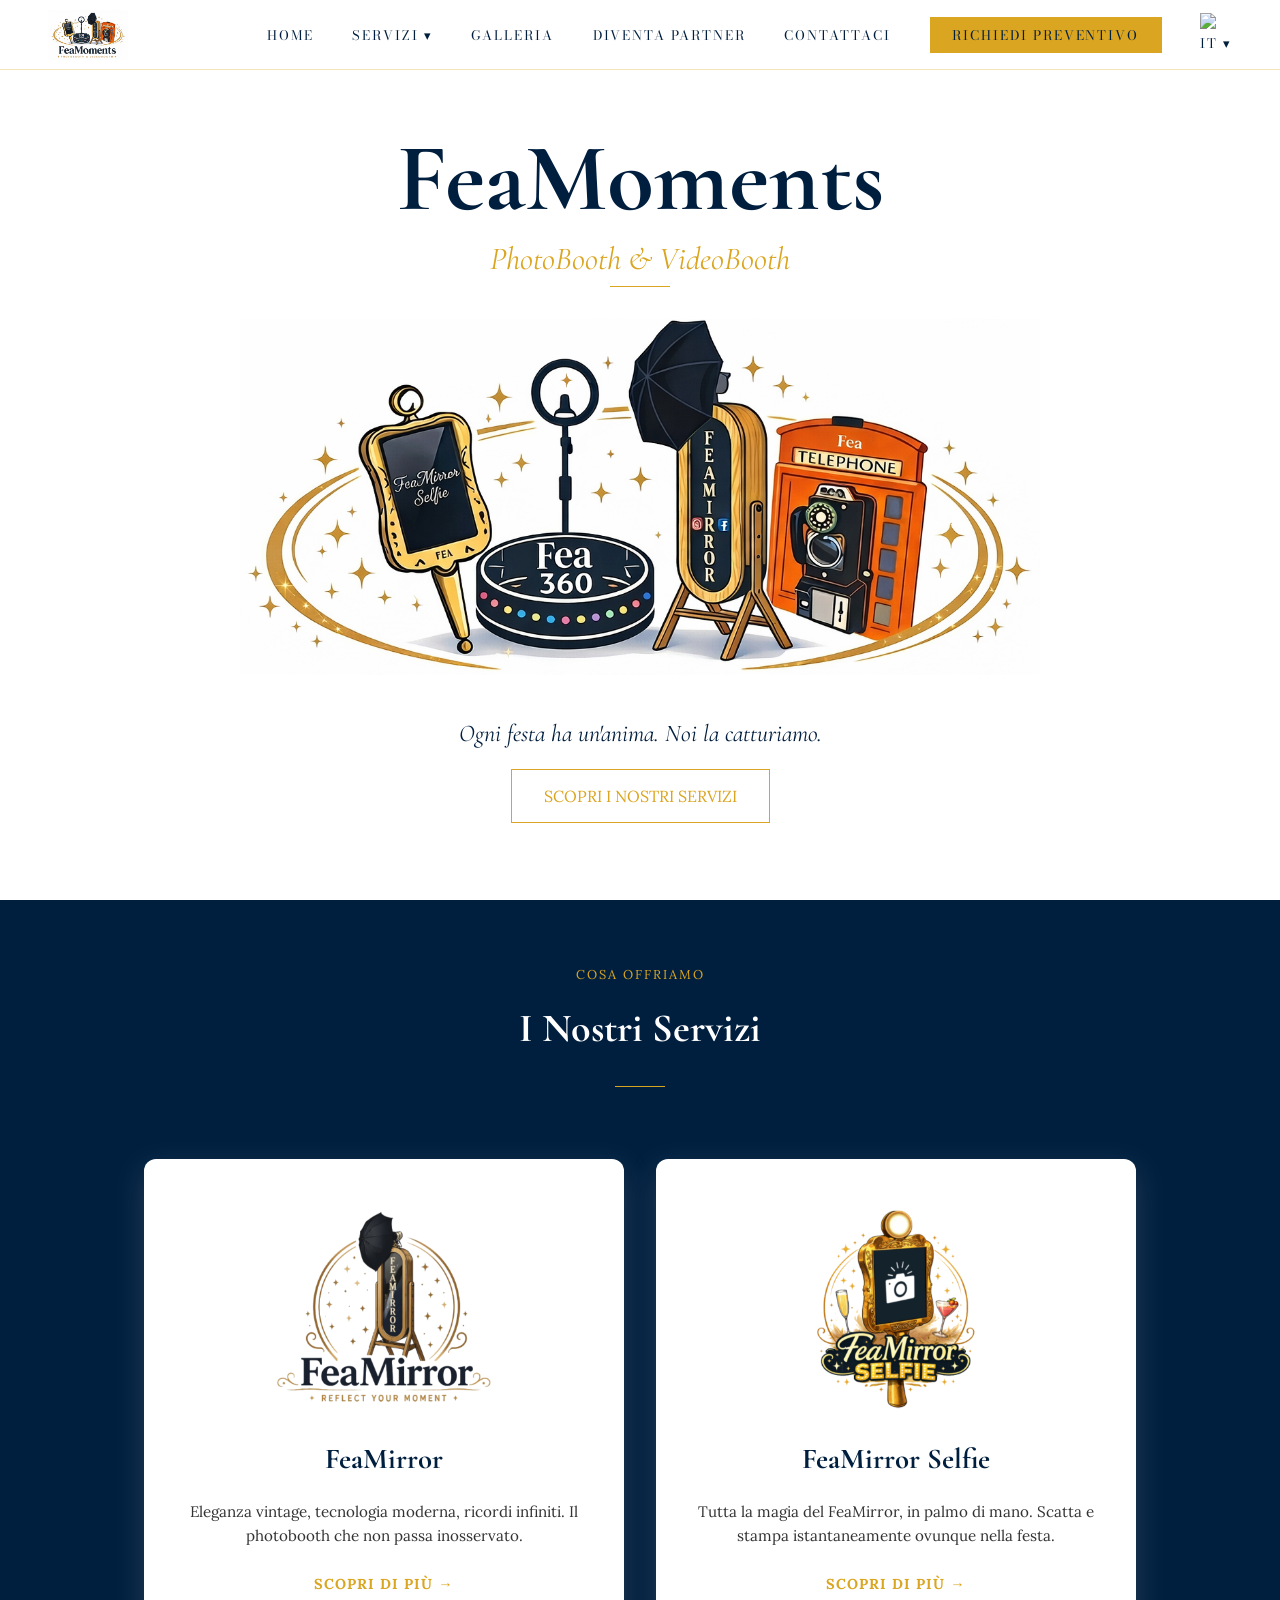
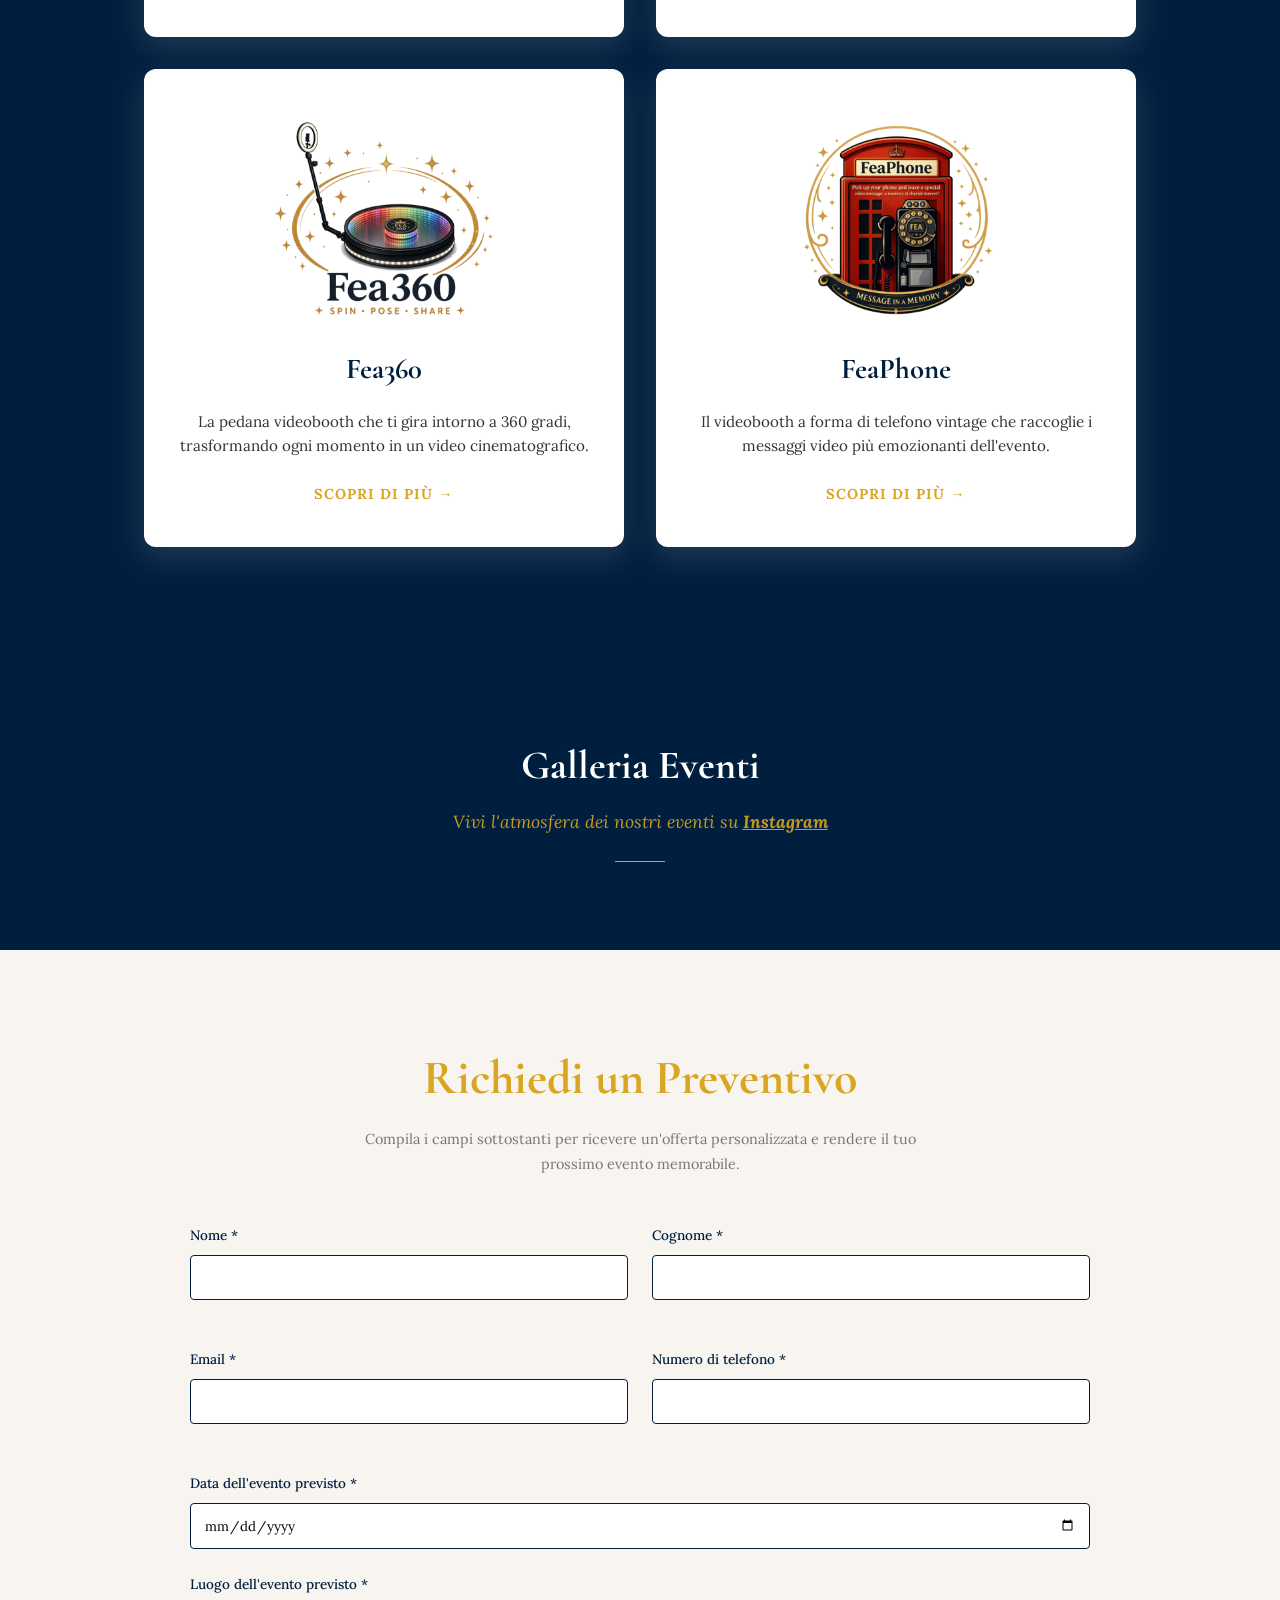
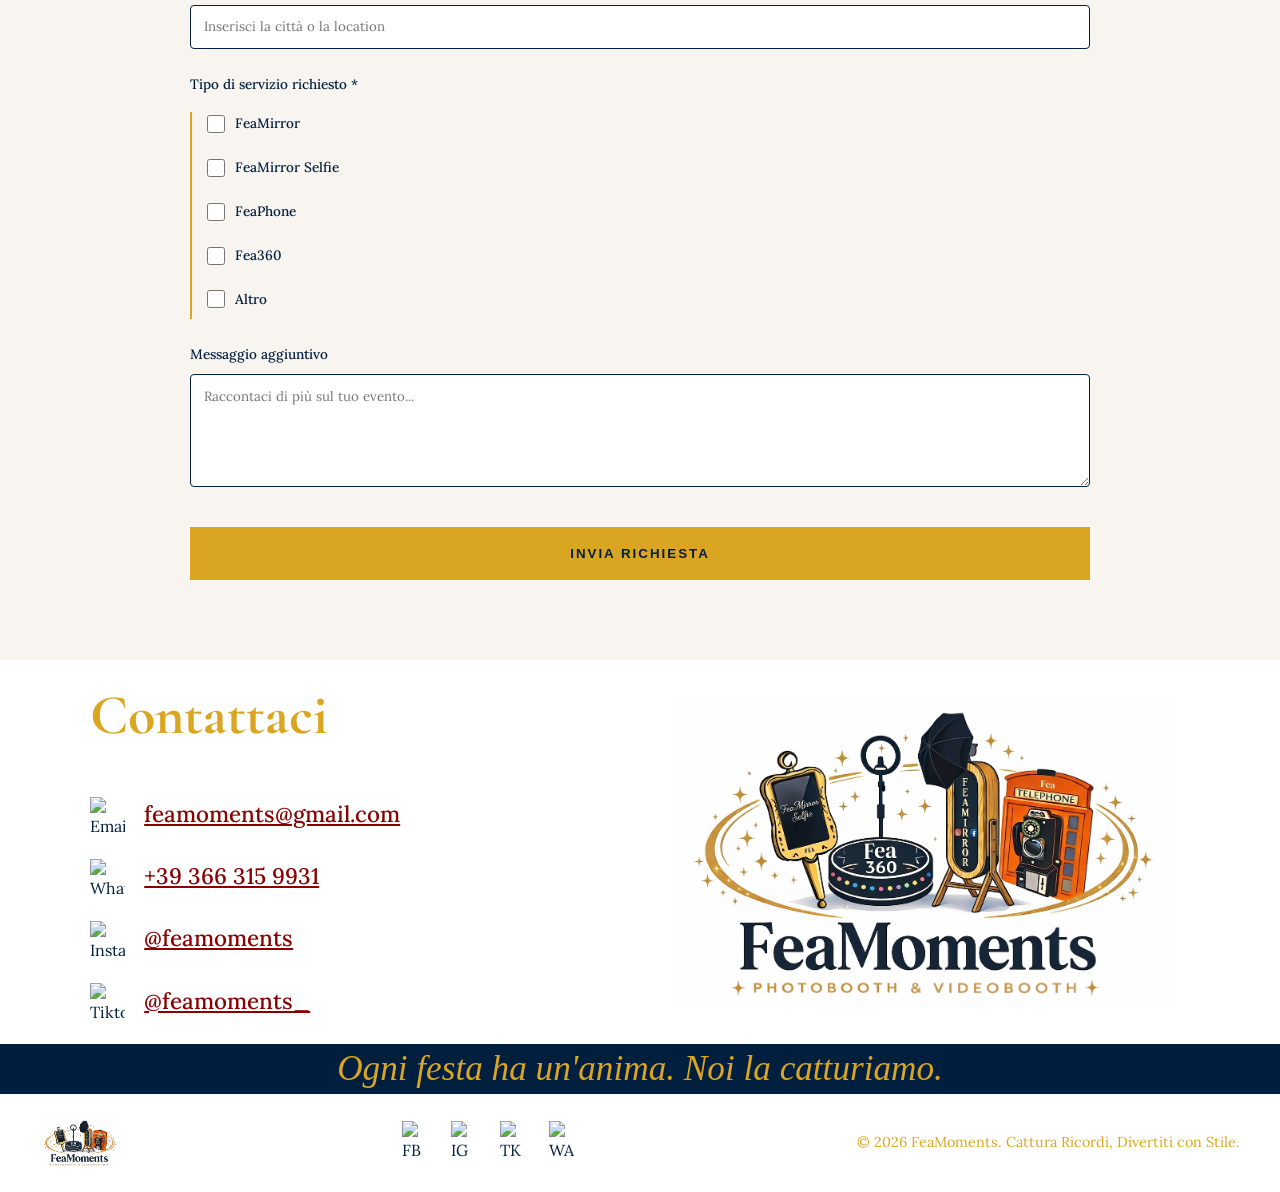
==== commit 0d04e35f: "Add files via upload" ====
--- a/index.html
+++ b/index.html
@@ -5,7 +5,9 @@
   <meta name="viewport" content="width=device-width, initial-scale=1.0" />
   <title>FeaMoments | <span class="notranslate">PhotoBooth & VideoBooth</span> per Eventi</title>
   <meta name="description" content="FeaMoments - Photobooth e Videobooth per eventi indimenticabili. FeaMirror, FeaPhone, Fea360 e molto altro." />
-
+  <!-- Google icon per la ricerca -->
+<link rel="icon" type="image/png" sizes="32x32" href="images/favicon.png">
+<link rel="apple-touch-icon" sizes="180x180" href="images/favicon.png">
   <!-- Google Fonts -->
   <link href="https://fonts.googleapis.com/css2?family=Bodoni+Moda:ital,wght@0,400;0,600;0,700;1,400&family=Cormorant+Garamond:ital,wght@0,400;0,600;0,700;1,400;1,600&family=Lora:ital,wght@0,400;0,500;1,400&display=swap" rel="stylesheet" />
   
@@ -65,8 +67,9 @@
   <div class="hero-logo-wrap">
   <img src="images/LogoProduct.png" alt="Prodotti FeaMoments" style="width: 800px; height: auto; margin-bottom: 2rem;">  
   </div>
-  <p class="hero-tagline">Ogni festa ha un'anima. Noi la catturiamo.</p>
-  <div class="hero-cta">
+  <p class="hero-tagline">
+    Ogni festa ha un'anima. <br class="mobile-break"> Noi la catturiamo.
+  </p>  <div class="hero-cta">
     <a href="#servizi" class="btn-primary">Scopri i Nostri Servizi</a>
   </div>
 </section>
--- a/style.css
+++ b/style.css
@@ -215,10 +215,58 @@
   padding: 100px 2rem 4rem;
   color: var(--navy);
 }
-.hero-brand { font-family: var(--font-title); font-size: clamp(5rem, 8vw, 6rem);margin-bottom: 0; }
-.hero-sub { color: var(--gold); font-family: var(--font-title); font-size: 2rem; font-style: italic; margin-top: -30px;}
+
 .hero-divider { width: 60px; height: 1px; background: var(--gold); margin: 2rem 0; margin-top: 0px}
-.hero-tagline {color: var(--navy); font-family: var(--font-title); font-size: 1.5rem; font-style: italic;margin-top: -30px; margin-bottom: 1rem;}
+
+/* --- OTTIMIZZAZIONE HERO MOBILE --- */
+
+.hero-brand { 
+  font-family: var(--font-title); 
+  /* clamp ridimensiona tra 3rem e 6rem in base allo schermo */
+  font-size: clamp(4rem, 12vw, 6rem); 
+  margin-bottom: 0;
+  padding: 0 1rem; /* Margine di sicurezza ai lati */
+  line-height: 1.1;
+}
+
+/* 2. Il Sottotitolo (PhotoBooth & VideoBooth) */
+.hero-sub { 
+  color: var(--gold); 
+  font-family: var(--font-title); 
+  font-size: clamp(1.6rem, 5vw, 2rem); 
+  font-style: italic; 
+  margin-top: 0; /* Rimosso il margine negativo che creava sovrapposizioni */
+  padding: 0 1rem;
+}
+
+/* 3. La frase "Ogni festa ha un'anima..." */
+.hero-tagline {
+  color: var(--navy); 
+  font-family: var(--font-title); 
+  font-size: clamp(1.4rem, 4vw, 1.5rem); 
+  font-style: italic;
+  margin-top: 10px; 
+  margin-bottom: 2rem;
+  line-height: 1.4;
+  padding: 0 15px;
+}
+
+/* 4. Logica per il salto riga solo su Mobile */
+.mobile-break {
+  display: none; /* Nascosto su Desktop */
+}
+
+@media (max-width: 768px) {
+  .mobile-break {
+    display: block; /* Visibile solo sotto i 768px */
+  }
+  
+  #hero {
+    padding-top: 100px; /* Spazio per la navbar su mobile */
+    padding-left: 1rem;
+    padding-right: 1rem;
+  }
+}
 
 .btn-primary { border: 1px solid var(--gold); color: var(--gold); padding: 1rem 2rem; text-transform: uppercase; }
 .btn-primary:hover { background: var(--gold); color: var(--navy); }
@@ -232,15 +280,22 @@
 
 /* ─── CARDS SERVIZI ─── */
 #servizi {
-  background-color: var(--navy); /* Sfondo blu scuro */
-  color: var(--white);           /* Testo generale chiaro */
+  background-color: var(--navy); 
+  color: var(--white);
+  padding: 4rem 0; /* Padding sopra/sotto, 0 ai lati */
+  width: 100%;
+  margin: 0;
+  display: flex;
+  flex-direction: column;
+  align-items: center; /* Centra il titolo e la grid */
 }
 
 /* Assicuriamoci che il titolo della sezione sia visibile sul blu */
 #servizi .section-title {
   color: var(--white);
-}
-
+  text-align: center;
+  margin-bottom: 1rem;
+}
 /* ─── CARDS SERVIZI ─── */
 .servizi-grid {
   display: grid;
@@ -248,6 +303,8 @@
   gap: 2rem;
   max-width: 1200px;
   margin: 3rem auto;
+  padding: 0 1.5rem; /* Crea lo spazio dai bordi del telefono */
+  justify-items: center; /* Centra la card nella sua cella */
 }
 
 .servizio-card { 
@@ -259,7 +316,10 @@
   display: flex;
   flex-direction: column;
   align-items: center;
-  border: none !important; /* Rimuove bordi residui */
+  /*border: none !important; /* Rimuove bordi residui */
+  width: 100%; /* Occupa lo spazio della colonna */
+  max-width: 480px; /* Ma non diventa mai enorme */
+  box-shadow: 0 10px 30px rgba(179, 179, 179, 0.2);
 }
 
 .servizio-card:hover { 
@@ -300,6 +360,7 @@
   width: auto;
   height: auto;
   object-fit: contain;
+  transition: transform 0.3s ease;
 }
 
 /* BOTTONE */
@@ -315,6 +376,18 @@
 /* Effetto zoom sul logo quando passi il mouse sulla card */
 .servizio-card:hover .card-img-wrap img {
   transform: scale(1.1);
+}
+
+/* --- FIX SPECIFICO PER MOBILE --- */
+@media (max-width: 480px) {
+  .servizi-grid {
+    grid-template-columns: 1fr; /* Forza una colonna secca */
+    padding: 0 1rem;
+  }
+  
+  .servizio-card {
+    max-width: 100%; /* La card usa tutto lo spazio disponibile */
+  }
 }
 
 /* ─── GALLERIA SLIDER ─── */
@@ -339,7 +412,7 @@
 }
 #galleria { 
     background-color: var(--navy); 
-    padding: 1rem 1rem; 
+    padding: 1rem rem; 
 }
 
 /* Stile per il contenitore di Behold */
@@ -765,13 +838,50 @@
 }
 
 /* Responsive Mobile */
+
 @media (max-width: 768px) {
-  .contatti-layout { grid-template-columns: 1fr; text-align: center; }
-  .contact-info-item { justify-content: center; }
-  .footer-bottom-inner { flex-direction: column; gap: 1.5rem; text-align: center; }
-  .clouds-text p { font-size: 1.5rem; }
-}
-
+  /* Sezione Contatti */
+  #contatti {
+    padding: 3rem 1rem; /* Aggiunge spazio sopra e sotto */
+  }
+
+  #contatti .section-title {
+    text-align: center !important; /* Forza il titolo al centro */
+    font-size: 2.5rem;             /* Ridimensiona per mobile */
+    margin-bottom: 2rem;
+  }
+
+  .contatti-layout { 
+    grid-template-columns: 1fr; 
+    text-align: center; 
+    justify-items: center; /* Centra gli elementi nella griglia */
+  }
+
+  .contact-info-item { 
+    justify-content: center; /* Centra l'unione Icona + Link */
+    width: 100%;
+  }
+
+  /* Logo grande in basso */
+  .contact-big-logo {
+    max-width: 80%;
+    margin: 2rem auto 0;
+    display: block;
+  }
+
+  /* Footer e Testi */
+  .footer-bottom-inner { 
+    flex-direction: column; 
+    gap: 1.5rem; 
+    text-align: center; 
+  }
+
+  .clouds-text p { 
+    font-size: 1.2rem; /* Leggermente più piccolo per evitare sovrapposizioni */
+    line-height: 1.4;
+    padding: 0 1rem;
+  }
+}
 /* ─── MOBILE ─── */
 .nav-toggle { display: none; flex-direction: column; gap: 5px; cursor: pointer; background: none; border: none; }
 .nav-toggle span { width: 25px; height: 2px; background: navy; }
@@ -911,7 +1021,6 @@
 }
 
 /* 3. RESPONSIVE MOBILE */
-/* --- RESPONSIVE MOBILE (Sotto i 992px) --- */
 @media (max-width: 992px) {
   .product-container {
     display: flex !important;
@@ -1149,7 +1258,7 @@
   color: var(--navy);
 }
 
-/* ─── NUOVA SEZIONE VANTAGGI (STILE IMMAGINE) ─── */
+/* ───  SEZIONE VANTAGGI ─── */
 .section-benefits-navy {
   background-color: #001529; /* Navy scuro */
   padding: 6rem 2rem;
@@ -1170,66 +1279,63 @@
 
 /* Display su PC: Tutte le box sulla stessa riga */
 @media (min-width: 1024px) {
-  .benefits-grid-row {
-    grid-template-columns: repeat(5, 1fr); /* 5 colonne su una riga */
+  .benefit-card-gold {
+    padding: 3.5rem 2rem;
+    min-height: 420px; 
+    max-width: none; /* Su PC segue la griglia */
   }
 }
 
 .benefit-card-gold {
-  background-color: #c59d33; /* Oro ocra come nell'immagine */
-  padding: 3rem 1.5rem;
+  background-color: #c59d33;
+  padding: 1.5rem; /* Ridotto per mobile */
   text-align: center;
+  border: 2px solid #7a1a1a;
+  border-radius: 4px;
   display: flex;
   flex-direction: column;
   align-items: center;
-  min-height: 420px;
-  border-radius: 2px;
-  transition: transform 0.3s ease;
+  min-height: auto; 
+  margin: 0 auto;
+  width: 100%;
+  max-width: 320px; /* Evita che la card diventi troppo larga occupando tutto lo schermo */
 }
 
 .benefit-card-gold:hover {
   transform: translateY(-10px);
 }
 
-/* Icona bordeaux/marrone scuro */
 .benefit-card-gold .benefit-icon {
-  font-size: 4rem;
-  color: #7a1a1a; 
-  margin-bottom: 2rem;
-}
-
-/* Titolo della card bordeaux/marrone scuro */
+  font-size: 3rem; /* Leggermente più piccola su mobile */
+  color: #7a1a1a;
+  margin-bottom: 1rem; /* Ridotto da 1.5rem o 2rem */
+}
+
 .benefit-card-gold h3 {
   color: #7a1a1a;
   font-weight: 800;
-  font-size: 1.3rem;
-  margin-bottom: 2rem;
+  font-size: 1.2rem;
+  margin-bottom: 1rem; /* Ridotto spazio sotto il titolo */
   line-height: 1.2;
 }
 
-/* Testo della descrizione bianco */
 .benefit-card-gold p {
   color: #ffffff;
-  font-size: 1rem;
-  line-height: 1.6;
-  margin-top: auto; /* Allinea il testo in basso */
+  font-size: 0.95rem;
+  line-height: 1.4;
+  margin-top: 0; /* Rimuovi l'auto se vuoi che il testo stia vicino al titolo */
 }
 /* ─── SEZIONE VANTAGGI OTTIMIZZATA MOBILE ─── */
 .section-benefits-navy {
   background-color: #001529;
-  padding: 4rem 1.5rem; /* Padding ridotto per mobile */
-}
-
-@media (min-width: 1024px) {
-  .section-benefits-navy { padding: 8rem 2rem; }
+  padding: 3rem 1rem; /* Padding molto più stretto su mobile */
 }
 
 .benefits-grid-row {
   display: grid;
   grid-template-columns: 1fr;
-  gap: 1.5rem;
-  max-width: 1400px;
-  margin: 0 auto;
+  gap: 1rem; /* Gap ridotto tra una card e l'altra */
+  margin-top: 2rem;
 }
 
 @media (min-width: 1024px) {
@@ -1275,7 +1381,7 @@
 /* ─── SEZIONE CHI PUO DIVENTARE PARTNER (STILE IMMAGINE) ─── */
 .section-who-navy {
   background-color: #001529;
-  padding: 6rem 1.5rem;
+  padding: 0rem 1.5rem;
   color: #ffffff;
 }
 
@@ -1360,6 +1466,31 @@
   margin-bottom: 1.5rem;
 }
 
+@media (max-width: 768px) {
+  /* Titolo: ridotto per stare su 2 righe invece di 3 */
+  .who-title-gold {
+    font-size: clamp(2rem, 8vw, 2.5rem); /* Ridimensionamento fluido */
+    text-align: center;
+    line-height: 1.1;
+    margin-bottom: 1.5rem;
+  }
+
+  /* Sottotitolo bianco: stesso font del titolo gold per eleganza */
+  .who-subtitle-gold {
+    font-family: 'Bodoni Moda', serif; /* Unifica il font */
+    font-size: 1.1rem;
+    text-align: center;
+    margin: 0 auto 2rem; /* Centra il testo */
+    max-width: 100%;
+    line-height: 1.5;
+  }
+}
+.section-who-navy {
+  display: flex;
+  flex-direction: column;
+  align-items: center; /* Forza la centratura di tutti gli elementi */
+  padding: 4rem 1.5rem;
+}
 /* ─── SELECT nel form dark ─── */
 .section-dark-bg select {
   background: rgba(255, 255, 255, 0.05) !important;
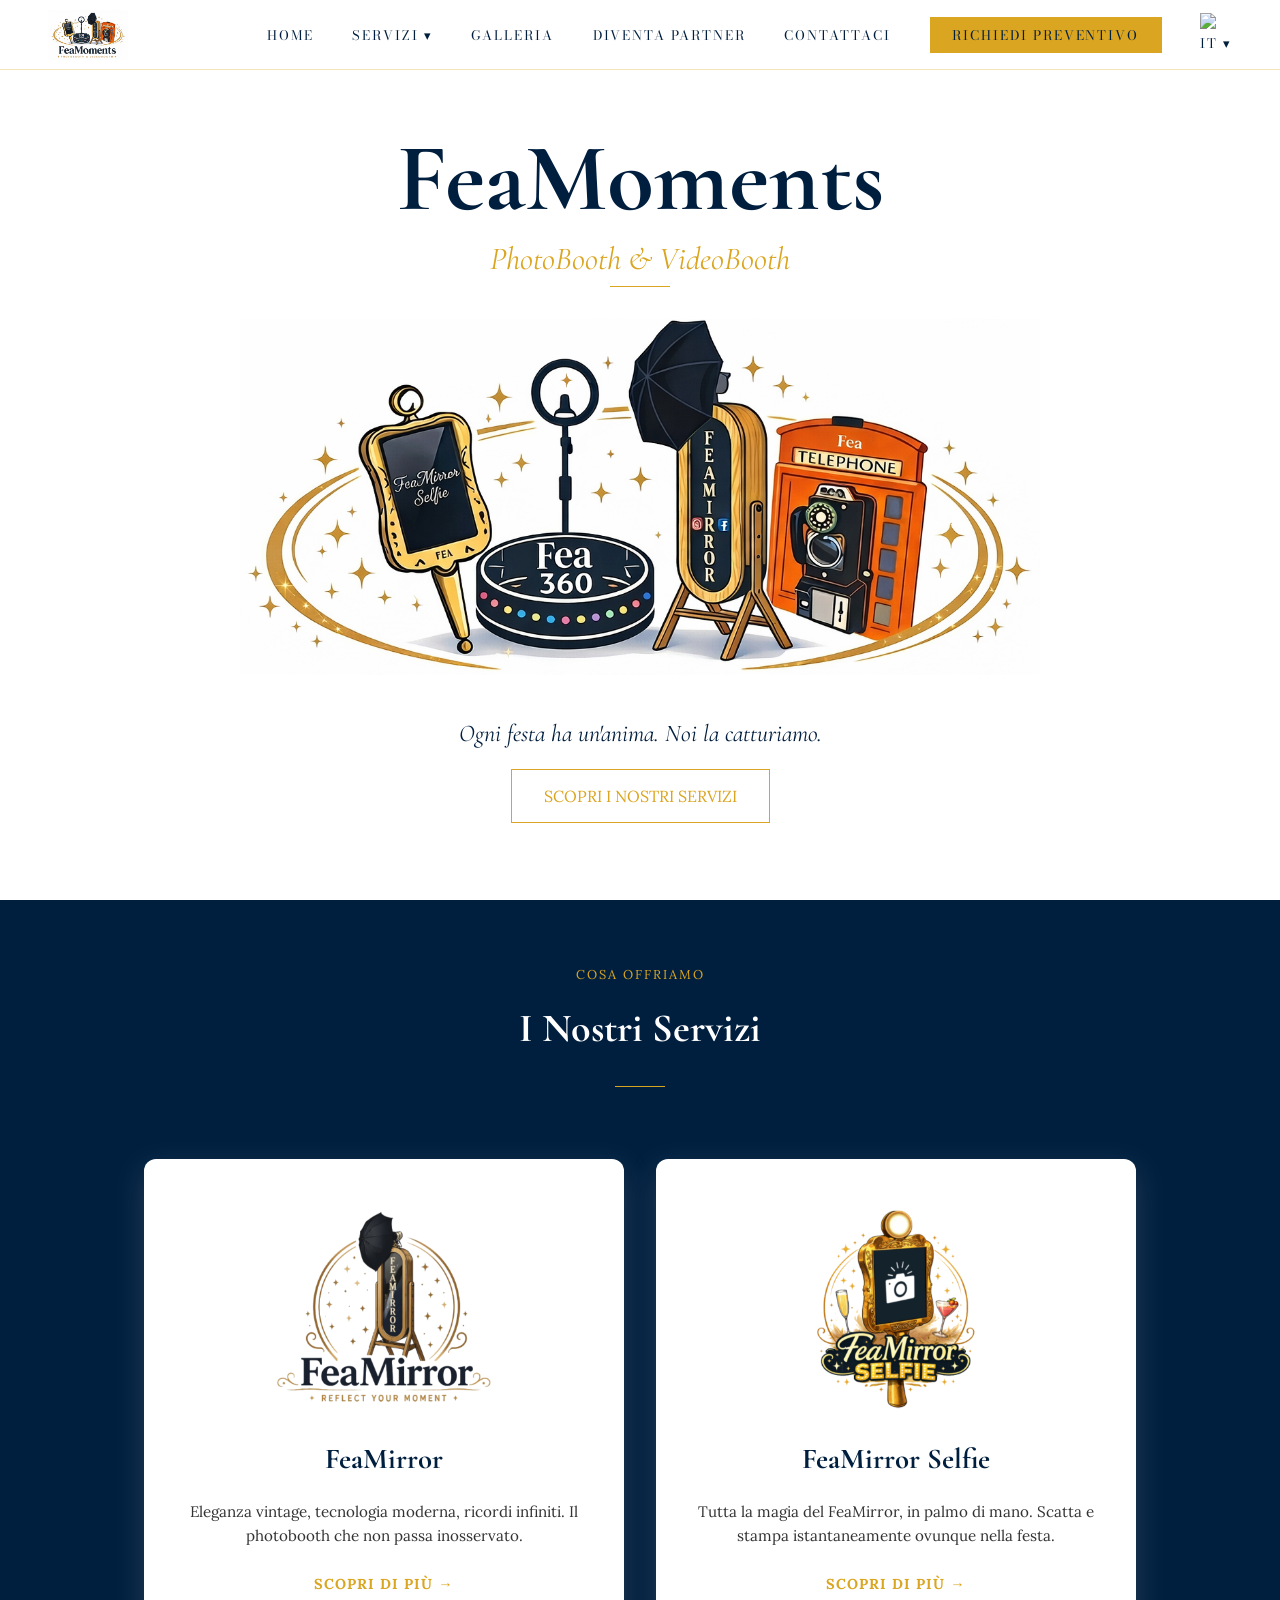
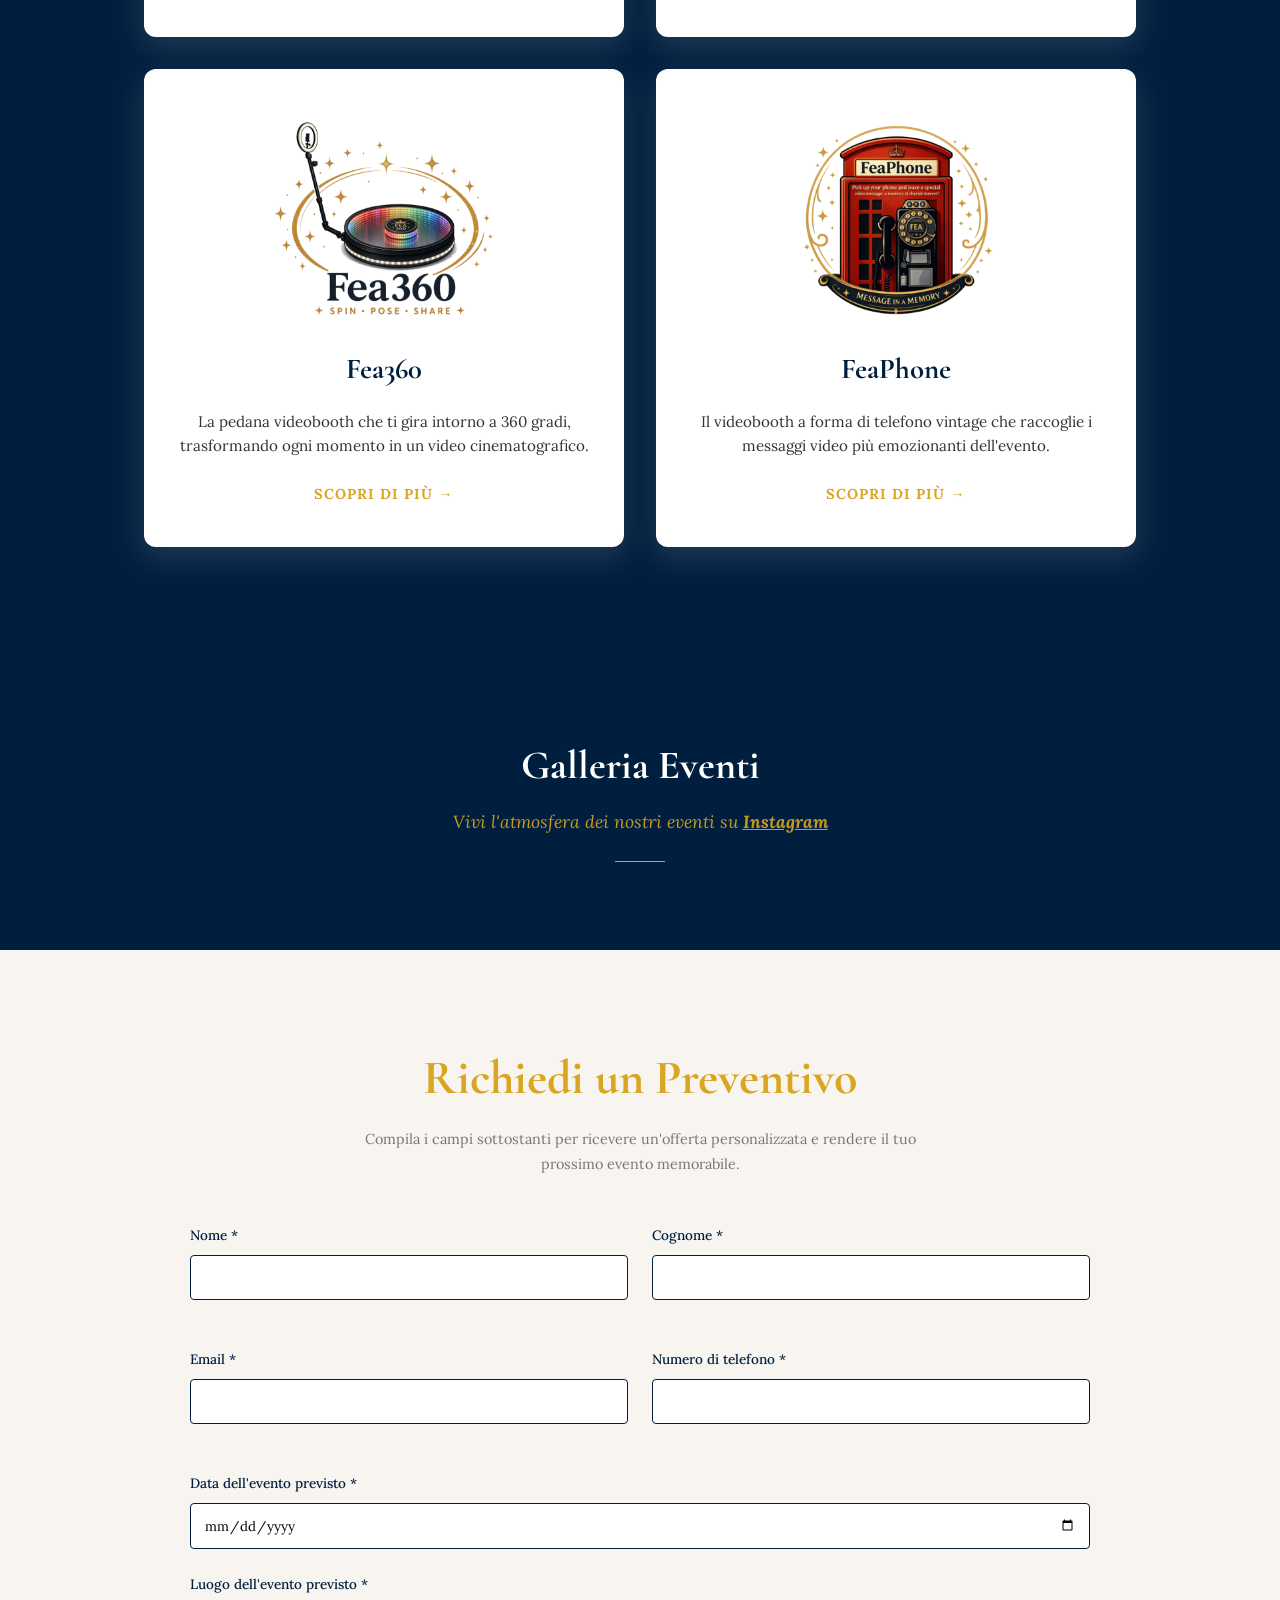
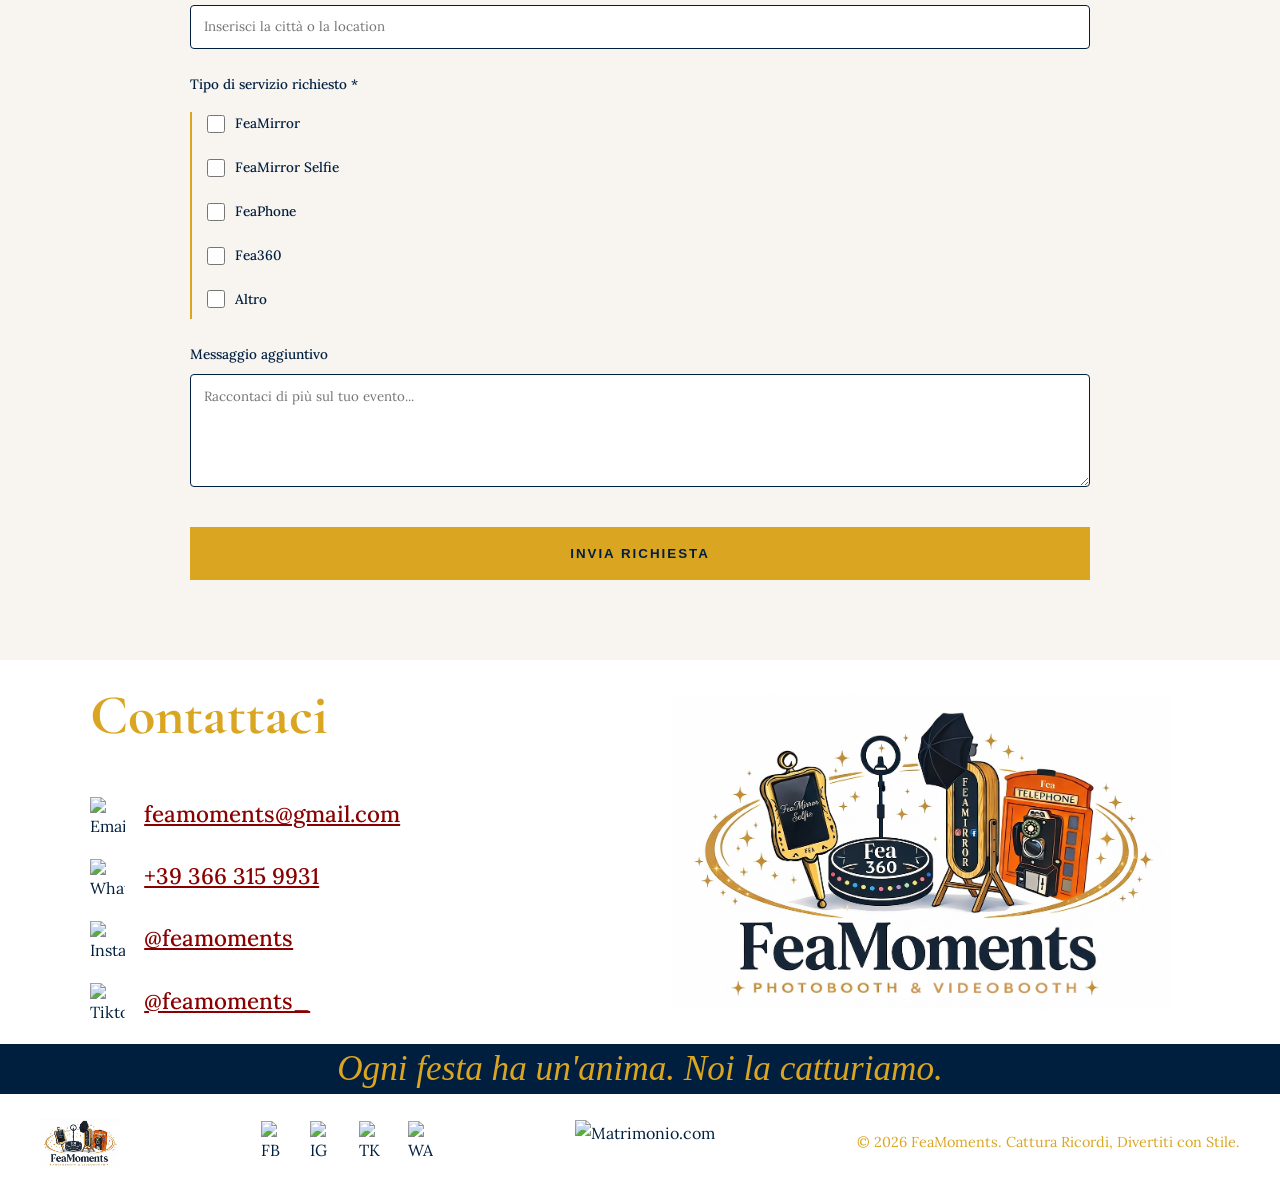
==== commit 555c4fd6: "Add files via upload" ====
--- a/index.html
+++ b/index.html
@@ -283,6 +283,7 @@
         <img src="images/logoFeaMoments.png" alt="FeaMoments" class="mini-logo">
       </div>
       
+
       <div class="footer-socials">
         <a href="#"><img src="https://cdn-icons-png.flaticon.com/512/733/733547.png" alt="FB"></a>
         <a href="https://instagram.com/feamoments"><img src="https://cdn-icons-png.flaticon.com/512/174/174855.png" alt="IG"></a>
@@ -290,6 +291,12 @@
         <a href="https://wa.me/393663159931"><img src="https://cdn-icons-png.flaticon.com/512/733/733585.png" alt="WA"></a>
       </div>
 
+    <div class="wedding-badge">
+      <a rel='nofollow' href='https://www.matrimonio.com/photo-booth/feamirror--e217517' title='Matrimonio.com'>
+        <img alt='Matrimonio.com' src='https://www.matrimonio.com/images/sellos/logo-impresa-collaboratrice--pp217517.png' style='border-width:0px;' />
+      </a>
+    </div>
+
       <div class="footer-copy">
         <p>© 2026 FeaMoments. Cattura Ricordi, Divertiti con Stile.</p>
       </div>
--- a/style.css
+++ b/style.css
@@ -837,6 +837,22 @@
   font-size: 0.9rem;
 }
 
+/* Badge Matrimonio.com */
+.wedding-badge {
+  display: flex;
+  align-items: center;
+  justify-content: center;
+}
+
+.wedding-badge img {
+  height: 45px; /* Lo teniamo simile all'altezza del tuo mini-logo che è 50px */
+  width: auto;
+  transition: transform 0.3s ease;
+}
+
+.wedding-badge img:hover {
+  transform: scale(1.1);
+}
 /* Responsive Mobile */
 
 @media (max-width: 768px) {
@@ -880,6 +896,16 @@
     font-size: 1.2rem; /* Leggermente più piccolo per evitare sovrapposizioni */
     line-height: 1.4;
     padding: 0 1rem;
+  }
+  
+  .footer-bottom-inner { 
+    flex-direction: column; 
+    gap: 2rem; /* Aumentato il gap da 1.5 a 2 per dare spazio al badge */
+    text-align: center; 
+  }
+
+  .wedding-badge img {
+    height: 40px; /* Leggermente più piccolo su mobile */
   }
 }
 /* ─── MOBILE ─── */
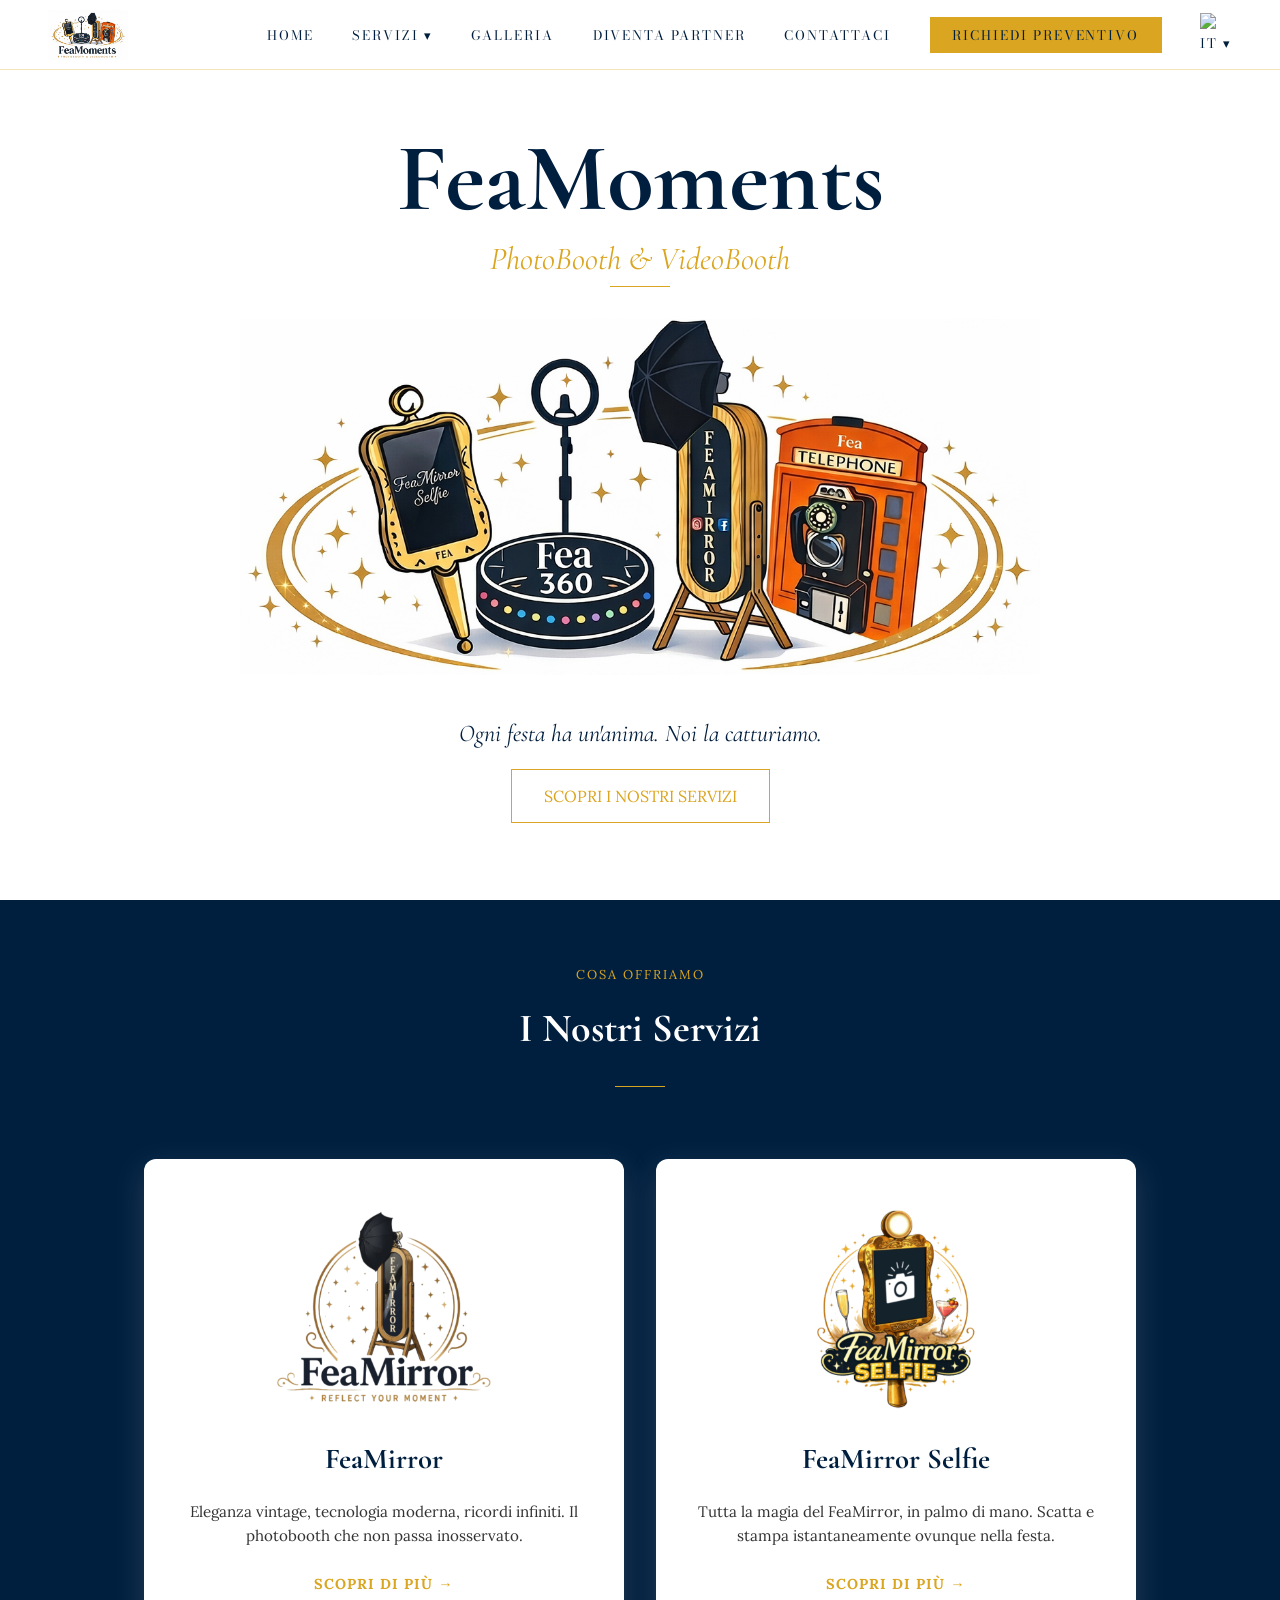
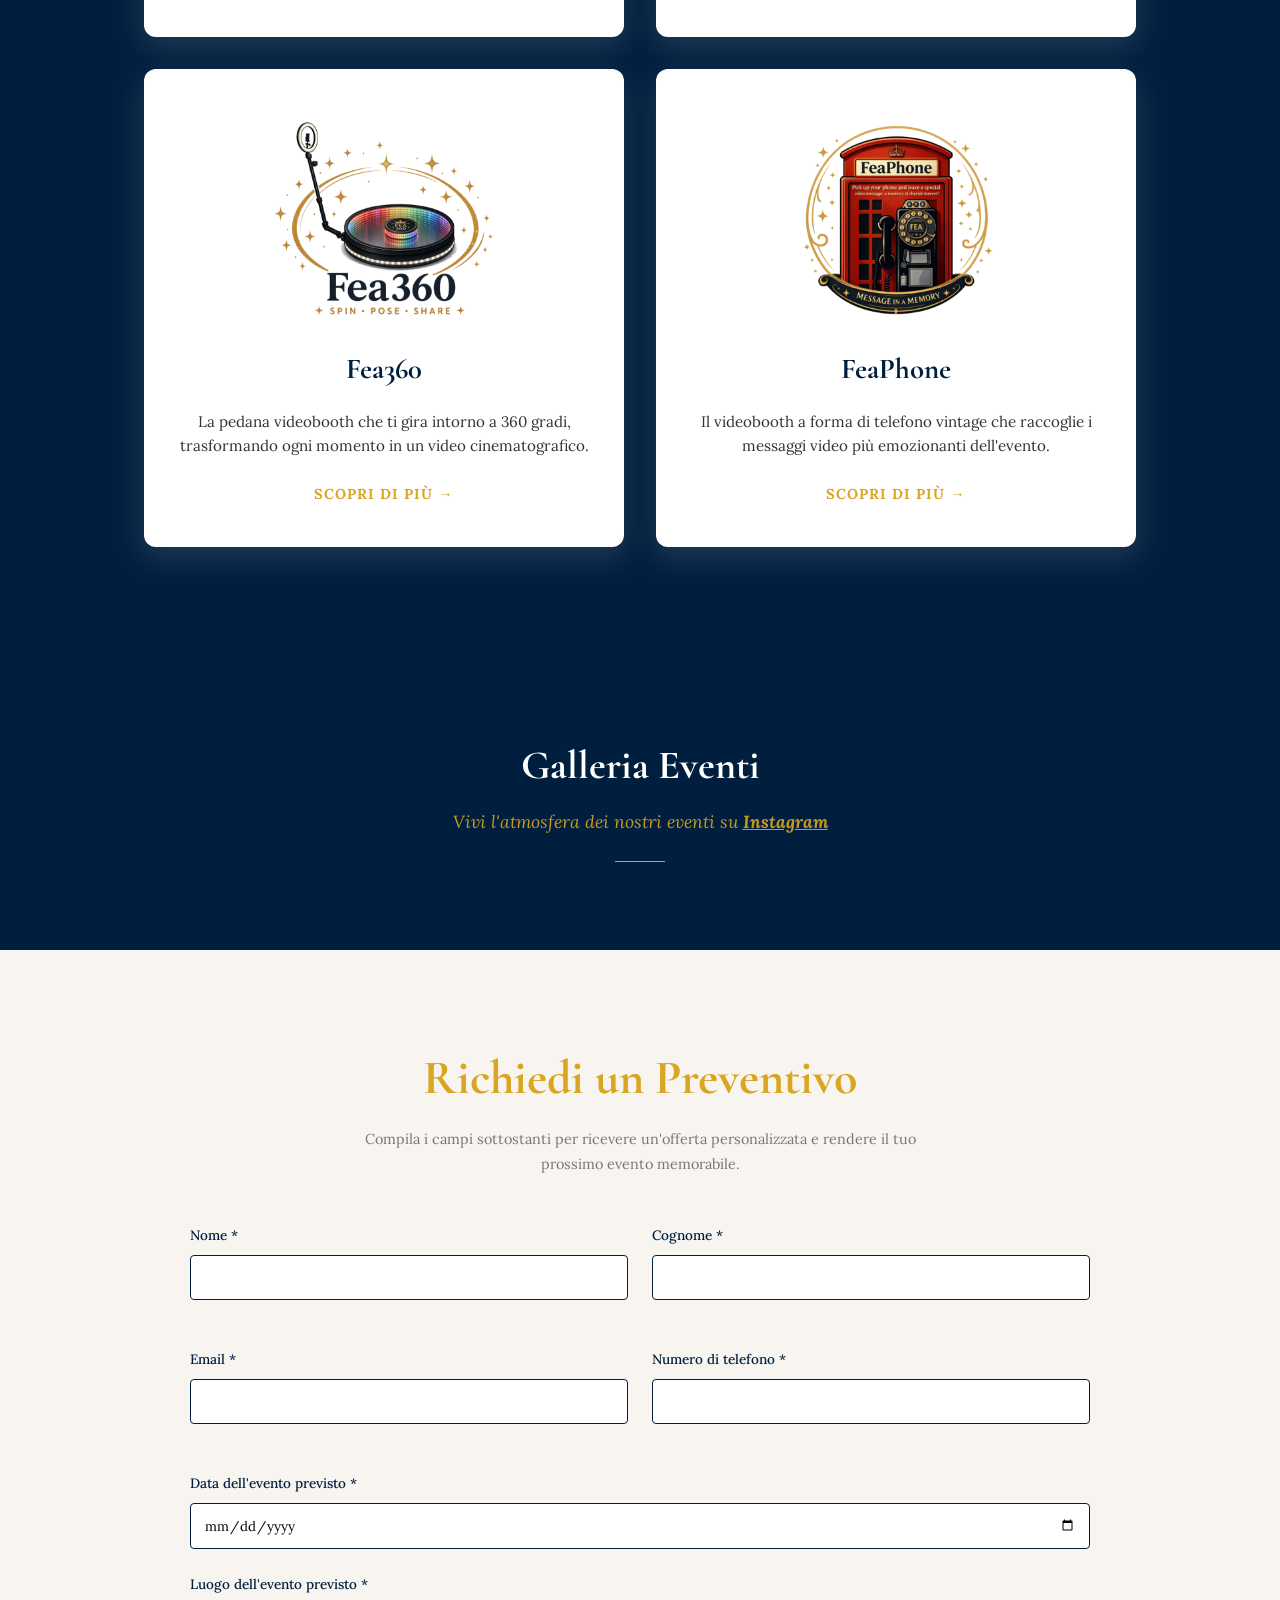
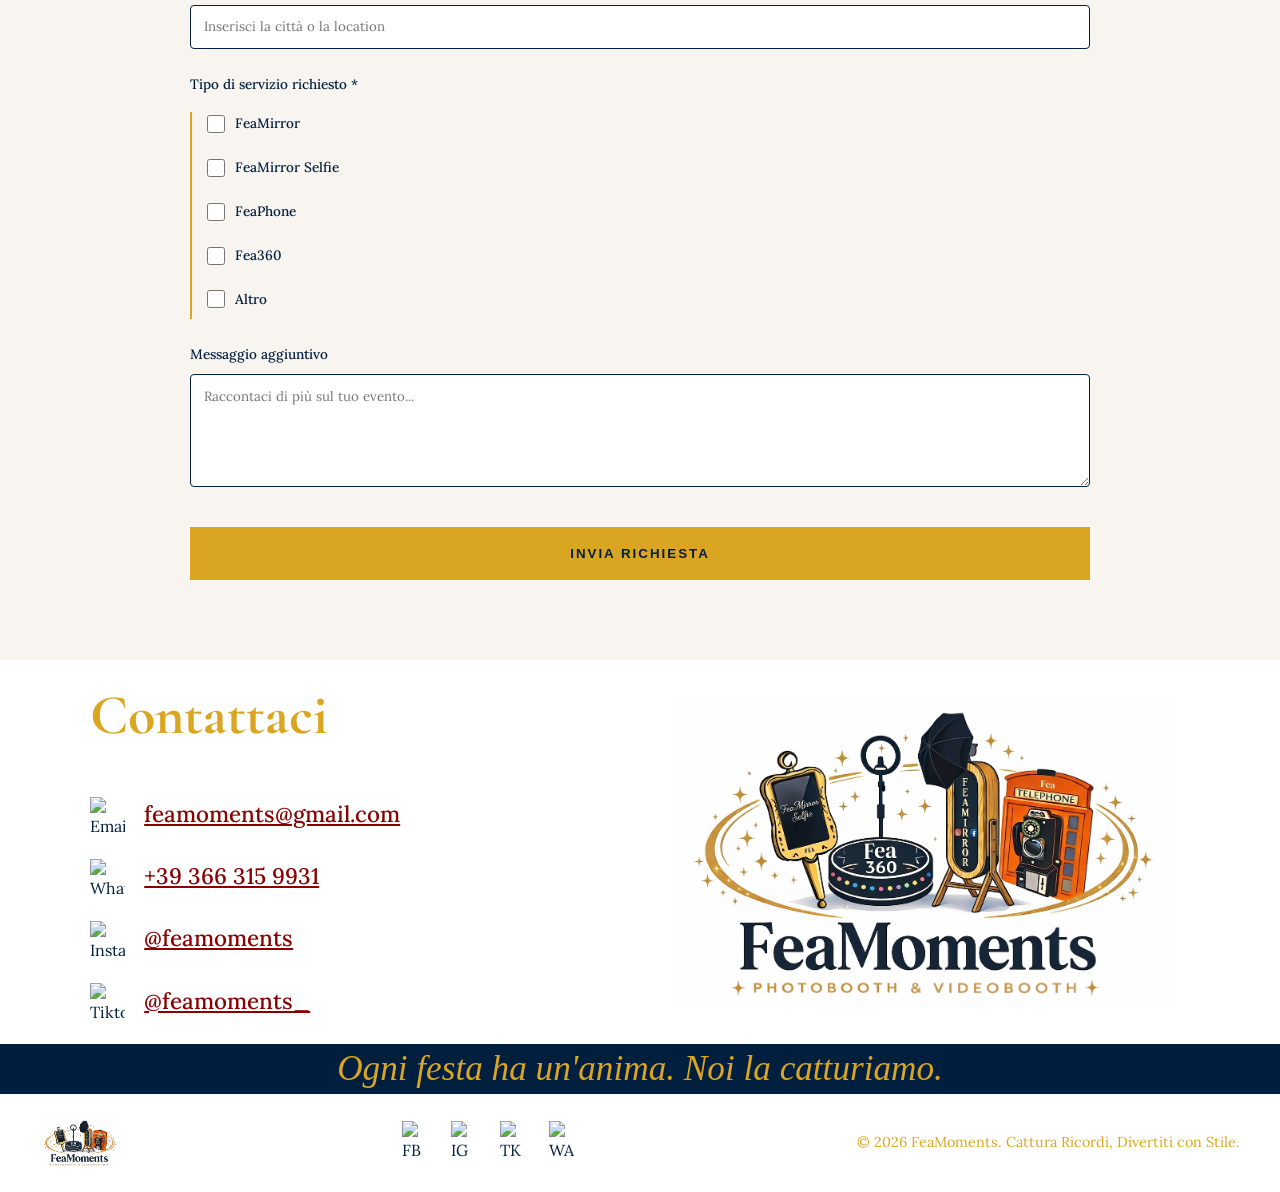
==== commit 82c656d9: "Update index.html" ====
--- a/index.html
+++ b/index.html
@@ -272,7 +272,7 @@
 <footer class="main-footer">
   <div class="footer-clouds">
     <div class="clouds-text">
-      <p>Ogni festa ha un'anima. Noi la catturiamo.</p>
+      <p>Ogni festa ha un'anima. <br class="mobile-break"> Noi la catturiamo.</p>
     </div>
   </div>
 
@@ -291,11 +291,13 @@
         <a href="https://wa.me/393663159931"><img src="https://cdn-icons-png.flaticon.com/512/733/733585.png" alt="WA"></a>
       </div>
 
+<!--
     <div class="wedding-badge">
       <a rel='nofollow' href='https://www.matrimonio.com/photo-booth/feamirror--e217517' title='Matrimonio.com'>
         <img alt='Matrimonio.com' src='https://www.matrimonio.com/images/sellos/logo-impresa-collaboratrice--pp217517.png' style='border-width:0px;' />
       </a>
     </div>
+-->
 
       <div class="footer-copy">
         <p>© 2026 FeaMoments. Cattura Ricordi, Divertiti con Stile.</p>
@@ -307,4 +309,4 @@
 <!-- Collegamento al file JS esterno -->
 <script src="script.js"></script>
 </body>
-</html>+</html>
